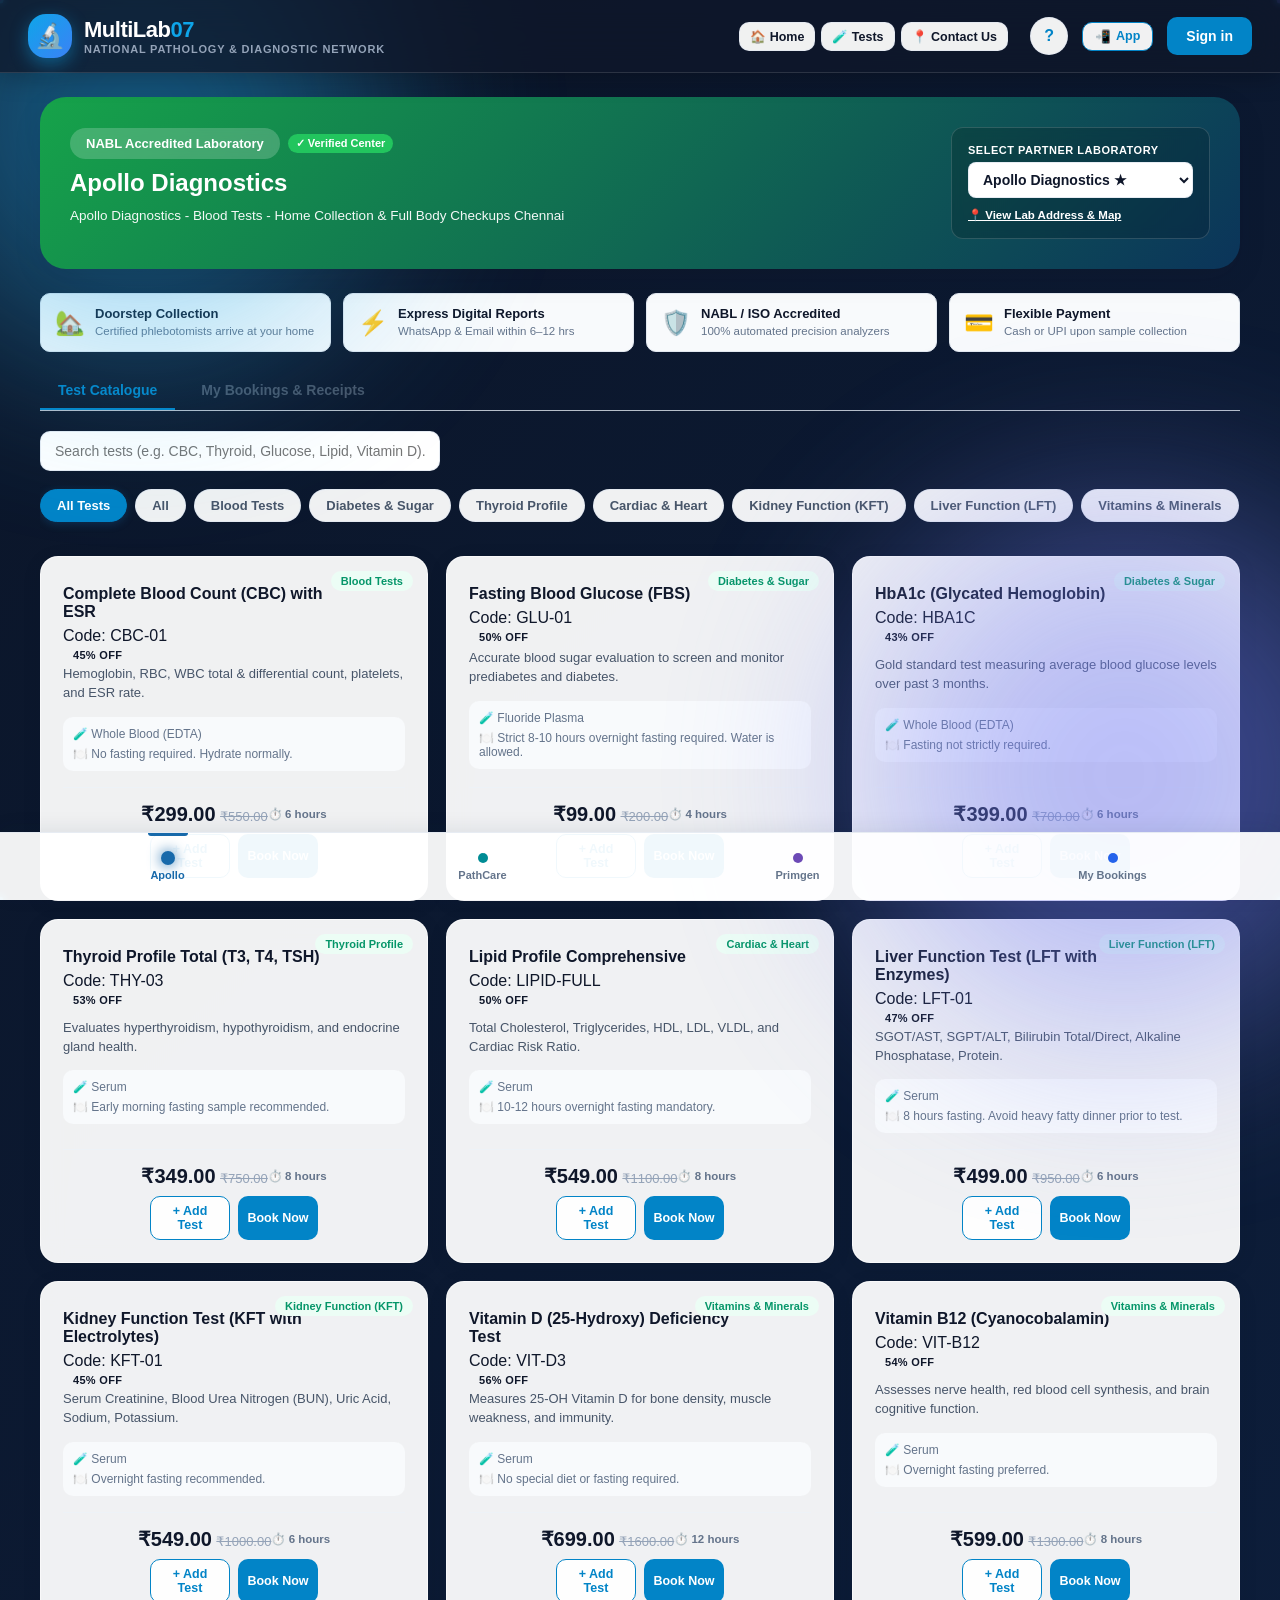
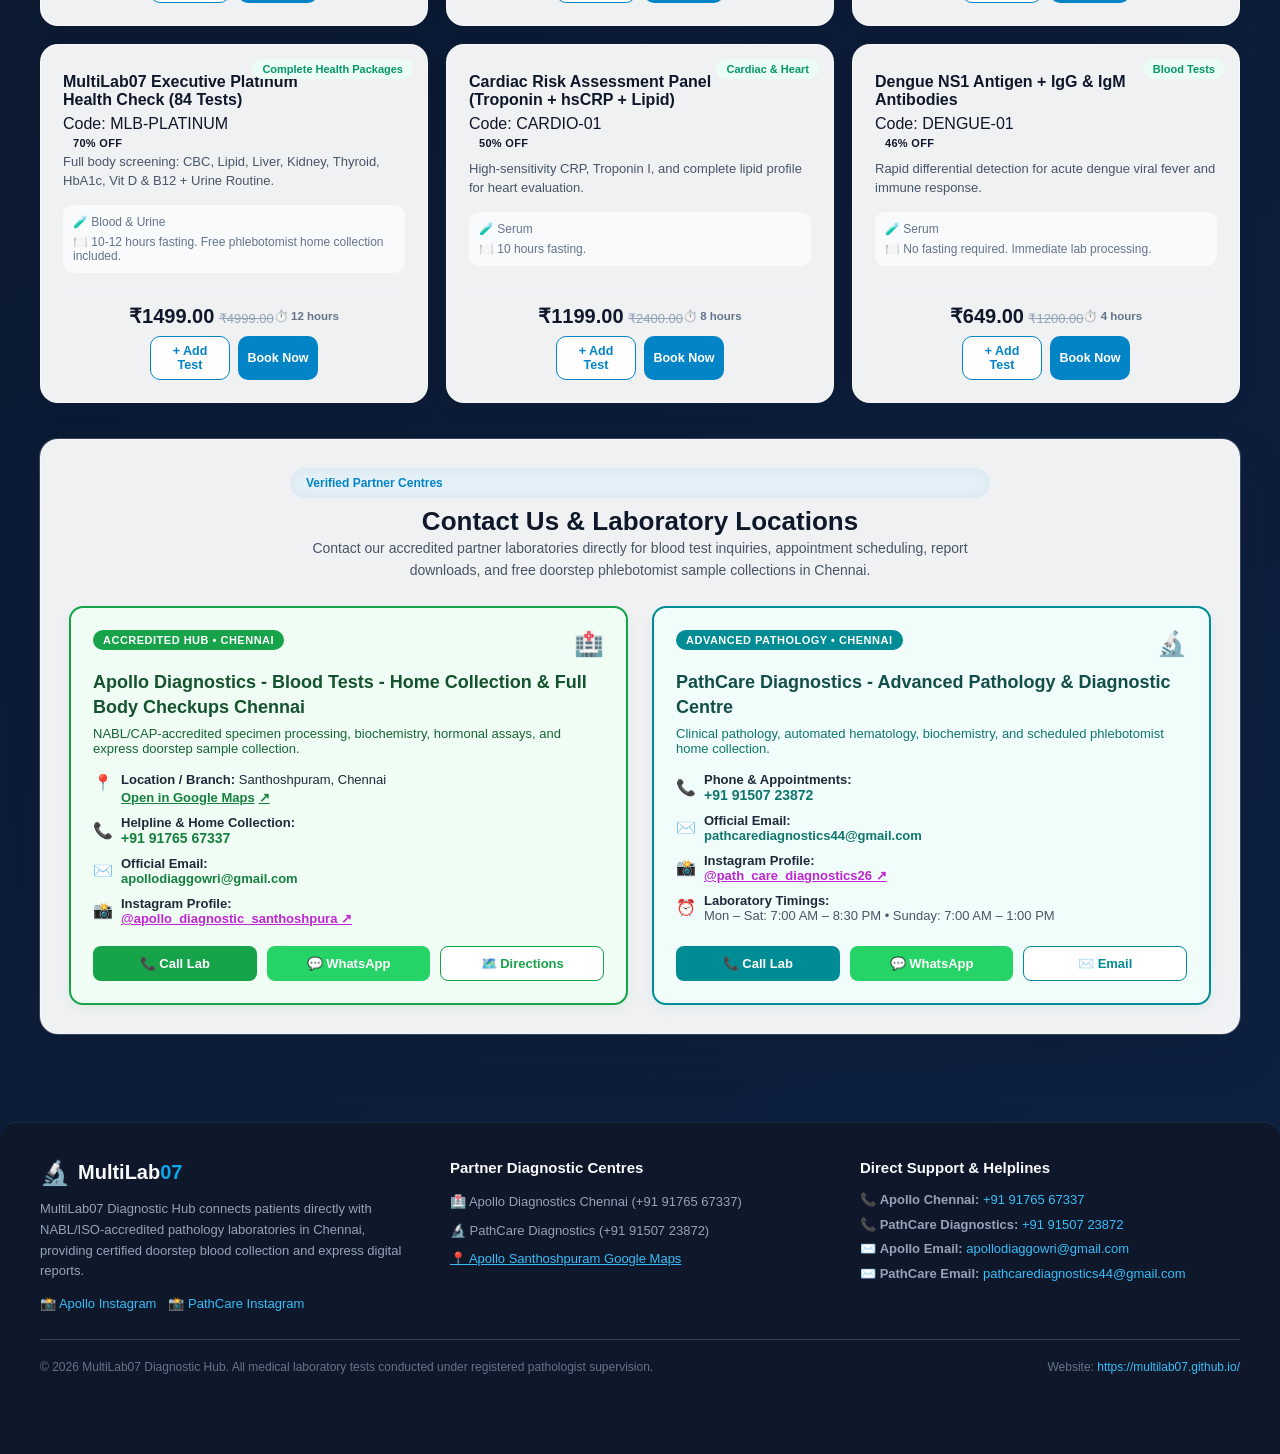
==== index.html @ 07d48755 "Enhance portal with 2-box customer login, staff logins, lab test focus, and multi-test booking" ====
<!DOCTYPE html>
<html lang="en">
<head>
  <meta charset="UTF-8" />
  <meta name="viewport" content="width=device-width, initial-scale=1.0" />
  <title>MultiLab07 — Verified Pathology & Diagnostic Network | Home Blood Collection</title>
  <meta name="description" content="MultiLab07 is India's leading digital diagnostic platform. Book verified blood tests, full body health packages, and home sample collection across accredited labs." />
  <meta name="keywords" content="multilab07, multilab, multi lab 07, multilab07.com, blood test online, pathology lab, diagnostic center, home collection, CBC test, thyroid test" />
  <meta name="author" content="MultiLab07" />
  <meta name="robots" content="index, follow, max-image-preview:large, max-snippet:-1" />
  <link rel="canonical" href="https://multilab07.github.io/" />

  <!-- PWA & Mobile App Support -->
  <link rel="manifest" href="manifest.json" />
  <meta name="theme-color" content="#0284c7" />
  <meta name="mobile-web-app-capable" content="yes" />
  <meta name="apple-mobile-web-app-capable" content="yes" />
  <meta name="apple-mobile-web-app-status-bar-style" content="black-translucent" />
  <meta name="apple-mobile-web-app-title" content="MultiLab07" />
  <link rel="apple-touch-icon" href="icons/icon-192.png" />
  <link rel="icon" type="image/png" href="icons/favicon.png" />

  <!-- OpenGraph / Social Search Tags -->
  <meta property="og:type" content="website" />
  <meta property="og:title" content="MultiLab07 — Verified Diagnostic & Home Collection Platform" />
  <meta property="og:description" content="Book affordable pathology and blood tests online with certified home sample collection." />
  <meta property="og:url" content="https://multilab07.github.io/" />
  <meta property="og:site_name" content="MultiLab07" />
  <meta property="og:image" content="https://multilab07.github.io/icons/icon-512.png" />

  <!-- Structured Google Knowledge Graph Schema -->
  <script type="application/ld+json">
  {
    "@context": "https://schema.org",
    "@type": "DiagnosticLab",
    "name": "MultiLab07",
    "alternateName": ["multilab07", "MultiLab 07", "MultiLab", "multilab07.com"],
    "url": "https://multilab07.github.io/",
    "description": "MultiLab07 verified multi-company diagnostic and home blood collection network.",
    "telephone": "+91-98401-23456",
    "priceRange": "₹₹",
    "address": {
      "@type": "PostalAddress",
      "addressCountry": "IN"
    }
  }
  </script>

  <link rel="stylesheet" href="styles.css" />
  <!-- Leaflet CSS for live collector GPS mapping -->
  <link rel="stylesheet" href="https://unpkg.com/leaflet@1.9.4/dist/leaflet.css" crossorigin="" />
</head>
<body>
  <!-- High-Tech Interactive Live Molecular Background -->
  <canvas id="particleCanvas"></canvas>

  <!-- TOP NAVIGATION BAR -->
  <header class="navbar">
    <div class="brand-wrap" onclick="App.navigateHome()">
      <div class="brand-icon">🔬</div>
      <div class="brand-text">
        <h1>MultiLab<span style="color:#0ea5e9;">07</span></h1>
        <p>National Pathology & Diagnostic Network</p>
      </div>
    </div>

    <div class="nav-actions">
      <!-- Quick navigation links for normal website -->
      <nav class="nav-menu" style="display:flex; align-items:center; gap:6px; margin-right:8px;">
        <button class="btn btn-outline" style="padding:6px 10px; font-size:12.5px; font-weight:700;" onclick="App.navigateHome()">🏠 Home</button>
        <button class="btn btn-outline" style="padding:6px 10px; font-size:12.5px; font-weight:700;" onclick="App.scrollToTests()">🧪 Tests</button>
        <button class="btn btn-outline" style="padding:6px 10px; font-size:12.5px; font-weight:700;" onclick="App.scrollToContact()">📍 Contact Us</button>
      </nav>

      <!-- Role indicator -->
      <div id="roleBadge" class="role-badge" style="display:none;">
        <span id="roleBadgeDot">●</span>
        <span id="roleBadgeText">Customer</span>
      </div>

      <!-- Current user name -->
      <span id="navUserName" style="font-size:13px; font-weight:700; color:var(--text-main); display:none;"></span>

      <!-- Help icon button at top-right of each role-specific dashboard -->
      <button id="helpBtn" class="help-btn" title="Dashboard Instructions & Help" onclick="App.openHelpModal()">?</button>

      <!-- App Install / Download button -->
      <button id="installAppNavBtn" class="btn btn-outline" style="padding:6px 12px; font-size:12.5px; font-weight:700; border-color:var(--primary); color:var(--primary); display:inline-flex; align-items:center; gap:5px;" onclick="App.showInstallAppModal()">
        <span>📲</span> <span>App</span>
      </button>

      <!-- Auth actions -->
      <button id="signInNavBtn" class="btn btn-primary" onclick="App.showAuthModal()">Sign in</button>
      <button id="signOutNavBtn" class="btn btn-outline" style="display:none;" onclick="App.logout()">Sign out</button>
    </div>
  </header>

  <!-- MAIN APP CONTAINER -->
  <main class="container">

    <!-- 2. CUSTOMER VIEW -->
    <div id="customerSection" style="display:none;">
      <!-- Hero Banner for Selected Laboratory -->
      <div class="hero-card" id="heroCard" style="position:relative; overflow:hidden;">
        <div class="hero-info" style="flex:1; min-width:280px;">
          <div style="display:flex; align-items:center; gap:8px; flex-wrap:wrap; margin-bottom:8px;">
            <span class="company-switch-badge" id="heroBadge" style="background:rgba(255,255,255,0.2); backdrop-filter:blur(4px); font-weight:700;">NABL Accredited Laboratory</span>
            <span id="heroVerifiedPill" style="background:#22c55e; color:#fff; font-size:11px; font-weight:800; padding:3px 8px; border-radius:12px;">✓ Verified Center</span>
          </div>
          <h2 id="heroTitle" style="margin:4px 0 8px; font-size:24px; font-weight:800; line-height:1.3;">Apollo Diagnostics</h2>
          <p id="heroSubtitle" style="font-size:13.5px; opacity:0.95; line-height:1.5; margin-bottom:12px;">
            Apollo Diagnostics - Blood Tests - Home Collection & Full Body Checkups Chennai
          </p>

          <!-- Direct Quick Contact Badges inside Hero Banner -->
          <div id="heroContactChips" style="display:flex; flex-wrap:wrap; gap:8px; font-size:12px;">
            <!-- Populated dynamically via App.loadTestsForCurrentCompany -->
          </div>
        </div>

        <div style="min-width:220px; background:rgba(0,0,0,0.18); padding:16px; border-radius:12px; backdrop-filter:blur(6px); border:1px solid rgba(255,255,255,0.15);">
          <label style="display:block; font-size:11px; font-weight:800; text-transform:uppercase; letter-spacing:0.5px; margin-bottom:6px; color:#fff;">Select Partner Laboratory</label>
          <select id="companySelectorDropdown" class="form-control" style="font-weight:700; width:100%; background:#fff; color:#0f172a; border-radius:8px; padding:8px 10px;" onchange="App.handleDropdownCompanyChange(this.value)">
            <!-- Populated dynamically -->
          </select>
          <div style="margin-top:10px; display:flex; gap:8px;">
            <a href="javascript:void(0)" onclick="App.scrollToContact()" style="color:#fff; font-size:11.5px; text-decoration:underline; font-weight:600;">📍 View Lab Address & Map</a>
          </div>
        </div>
      </div>

      <!-- Trust Pillars Bar -->
      <div style="display:grid; grid-template-columns:repeat(auto-fit, minmax(210px, 1fr)); gap:12px; margin-bottom:20px;">
        <div style="background:#f8fafc; border:1px solid #e2e8f0; border-radius:10px; padding:12px 14px; display:flex; align-items:center; gap:10px;">
          <span style="font-size:24px;">🏡</span>
          <div>
            <strong style="font-size:13px; color:#0f172a; display:block;">Doorstep Collection</strong>
            <span style="font-size:11.5px; color:#64748b;">Certified phlebotomists arrive at your home</span>
          </div>
        </div>
        <div style="background:#f8fafc; border:1px solid #e2e8f0; border-radius:10px; padding:12px 14px; display:flex; align-items:center; gap:10px;">
          <span style="font-size:24px;">⚡</span>
          <div>
            <strong style="font-size:13px; color:#0f172a; display:block;">Express Digital Reports</strong>
            <span style="font-size:11.5px; color:#64748b;">WhatsApp & Email within 6–12 hrs</span>
          </div>
        </div>
        <div style="background:#f8fafc; border:1px solid #e2e8f0; border-radius:10px; padding:12px 14px; display:flex; align-items:center; gap:10px;">
          <span style="font-size:24px;">🛡️</span>
          <div>
            <strong style="font-size:13px; color:#0f172a; display:block;">NABL / ISO Accredited</strong>
            <span style="font-size:11.5px; color:#64748b;">100% automated precision analyzers</span>
          </div>
        </div>
        <div style="background:#f8fafc; border:1px solid #e2e8f0; border-radius:10px; padding:12px 14px; display:flex; align-items:center; gap:10px;">
          <span style="font-size:24px;">💳</span>
          <div>
            <strong style="font-size:13px; color:#0f172a; display:block;">Flexible Payment</strong>
            <span style="font-size:11.5px; color:#64748b;">Cash or UPI upon sample collection</span>
          </div>
        </div>
      </div>

      <!-- Customer Subtabs: Test Catalogue vs My Bookings -->
      <div class="tabs-header">
        <button class="tab-btn active" id="subtabCatalogue" onclick="App.showCustomerSubtab('catalogue')">Test Catalogue</button>
        <button class="tab-btn" id="subtabMyBookings" onclick="App.showCustomerSubtab('myBookings')">My Bookings & Receipts</button>
      </div>

      <!-- Catalogue Subtab -->
      <div id="customerCatalogueView">
        <!-- Multi-Test Selection Bar (Visible when 1 or more tests are selected) -->
        <div id="multiTestBar" style="background:#ecfdf5; border:2px solid #10b981; border-radius:12px; padding:12px 18px; margin-bottom:18px; display:none; justify-content:space-between; align-items:center; flex-wrap:wrap; gap:12px; box-shadow:0 4px 12px rgba(16,185,129,0.12);">
          <div style="display:flex; align-items:center; gap:12px;">
            <div style="background:#10b981; color:#fff; width:34px; height:34px; border-radius:50%; display:flex; align-items:center; justify-content:center; font-weight:800; font-size:15px;" id="selectedTestsCount">0</div>
            <div>
              <strong style="color:#065f46; font-size:14px;">Selected Blood Tests (<span id="selectedTestsCountText">0</span>)</strong>
              <div id="selectedTestsSummary" style="font-size:12px; color:#047857;">Click "+ Add Test" on test cards to select multiple tests</div>
            </div>
          </div>
          <div style="display:flex; align-items:center; gap:10px;">
            <span style="font-size:18px; font-weight:800; color:#065f46;" id="selectedTestsTotal">₹0.00</span>
            <button type="button" class="btn btn-outline" style="border-color:#10b981; color:#065f46; background:#fff; padding:6px 12px; font-size:12px; font-weight:700;" onclick="App.clearSelectedTests()">Clear</button>
            <button type="button" class="btn btn-primary" style="background:#10b981; border-color:#10b981; padding:8px 18px; font-size:13px; font-weight:800;" onclick="App.openMultiBookingModal()">📅 Book Selected Tests</button>
          </div>
        </div>

        <!-- Search and Categories -->
        <div style="display:flex; gap:12px; margin-bottom:14px; flex-wrap:wrap;">
          <input type="text" id="testSearchInput" class="form-control" placeholder="Search tests (e.g. CBC, Thyroid, Glucose, Lipid, Vitamin D)..." style="max-width:400px;" oninput="App.handleTestSearch(this.value)" />
        </div>

        <!-- Category pills (All 11 required categories) -->
        <div class="categories-bar" id="categoriesBar">
          <button class="cat-pill active" onclick="App.filterCategory('All')">All Tests</button>
          <!-- Populated from /api/categories -->
        </div>

        <!-- Tests Grid -->
        <div class="tests-grid" id="testsGrid">
          <!-- Rendered dynamically -->
        </div>
      </div>

      <!-- My Bookings Subtab -->
      <div id="customerBookingsView" class="panel" style="display:none;">
        <div class="panel-header">
          <div>
            <h2 class="panel-title">My Diagnostic Bookings & Invoices</h2>
            <p class="panel-subtitle">Review booking statuses, verify payment references, and download official tax receipts.</p>
          </div>
          <button class="btn btn-outline" onclick="App.loadCustomerBookings()">Refresh</button>
        </div>
        <div class="table-wrap">
          <table>
            <thead>
              <tr>
                <th>Booking Ref</th>
                <th>Diagnostic Lab</th>
                <th>Test Name</th>
                <th>Appointment Slot</th>
                <th>Amount</th>
                <th>Payment Status</th>
                <th>Collection Status</th>
                <th>Official Receipt</th>
              </tr>
            </thead>
            <tbody id="customerBookingsTbody">
              <!-- Rendered dynamically -->
            </tbody>
          </table>
        </div>
      </div>
    </div>

    <!-- 3. ADMIN DASHBOARD -->
    <div id="adminSection" style="display:none;">
      <!-- Stats Summary -->
      <div class="stats-grid">
        <div class="stat-card">
          <span class="stat-label">Total Bookings</span>
          <span class="stat-value" id="adminStatBookings">0</span>
        </div>
        <div class="stat-card">
          <span class="stat-label">Pending Payments</span>
          <span class="stat-value" id="adminStatPendingPay">0</span>
        </div>
        <div class="stat-card">
          <span class="stat-label">Active Trips</span>
          <span class="stat-value" id="adminStatTrips">0</span>
        </div>
        <div class="stat-card">
          <span class="stat-label">Active Phlebotomists</span>
          <span class="stat-value" id="adminStatCollectors">0</span>
        </div>
      </div>

      <!-- Admin Tabs -->
      <div class="tabs-header">
        <button class="tab-btn active" onclick="App.showAdminTab('assignments')">Bookings & Assignments</button>
        <button class="tab-btn" onclick="App.showAdminTab('payments')">UPI Payment Verification</button>
        <button class="tab-btn" onclick="App.showAdminTab('companies')">Company Catalogue</button>
        <button class="tab-btn" onclick="App.showAdminTab('tests')">Test Master & Pricing</button>
        <button class="tab-btn" onclick="App.showAdminTab('staff')">Collecting Boys & Admins</button>
        <button class="tab-btn" onclick="App.showAdminTab('tracking')">Live Transit Map</button>
      </div>

      <!-- Admin Tab 1: Bookings & Collector Assignments -->
      <div id="adminAssignmentsView" class="panel">
        <div class="panel-header">
          <div>
            <h2 class="panel-title">Diagnostic Test Bookings</h2>
            <p class="panel-subtitle">Assign phlebotomists and manage home collection appointments.</p>
          </div>
          <button class="btn btn-outline" onclick="App.loadAdminAssignments()">Refresh</button>
        </div>
        <div class="table-wrap">
          <table>
            <thead>
              <tr>
                <th>Ref ID</th>
                <th>Patient Details</th>
                <th>Test & Company</th>
                <th>Address & Slot</th>
                <th>Payment</th>
                <th>Collection Status</th>
                <th>Assign Collector</th>
              </tr>
            </thead>
            <tbody id="adminAssignmentsTbody"></tbody>
          </table>
        </div>
      </div>

      <!-- Admin Tab 2: Payment Verification -->
      <div id="adminPaymentsView" class="panel" style="display:none;">
        <div class="panel-header">
          <div>
            <h2 class="panel-title">Payment Verification & Reconciliation</h2>
            <p class="panel-subtitle">Verify UPI transfers (check UTR + uploaded receipt) and confirm Cash on Arrival collections. Receipts are released ONLY after approval.</p>
          </div>
          <button class="btn btn-outline" onclick="App.loadAdminPayments()">Refresh</button>
        </div>
        <div class="table-wrap">
          <table>
            <thead>
              <tr>
                <th>Booking Ref</th>
                <th>Patient</th>
                <th>Amount</th>
                <th>Method</th>
                <th>UTR / Transfer ID</th>
                <th>Receipt</th>
                <th>Status</th>
                <th>Actions</th>
              </tr>
            </thead>
            <tbody id="adminPaymentsTbody"></tbody>
          </table>
        </div>
      </div>

      <!-- Admin Tab 3: Company Catalogue Management -->
      <div id="adminCompaniesView" class="panel" style="display:none;">
        <div class="panel-header">
          <div>
            <h2 class="panel-title">Diagnostic Companies & Branding</h2>
            <p class="panel-subtitle">Add laboratories, upload authorised logos, edit colors, and configure UPI IDs without source code changes.</p>
          </div>
          <button class="btn btn-primary" onclick="App.openAddCompanyModal()">+ Add New Company</button>
        </div>
        <div class="table-wrap">
          <table>
            <thead>
              <tr>
                <th>Company Name</th>
                <th>Brand Colour</th>
                <th>Logo / Preview</th>
                <th>Contact Phone & Email</th>
                <th>Configured UPI ID</th>
                <th>Status</th>
                <th>Actions</th>
              </tr>
            </thead>
            <tbody id="adminCompaniesTbody"></tbody>
          </table>
        </div>
      </div>

      <!-- Admin Tab 4: Master Test Catalogue & Company Pricing -->
      <div id="adminTestsView" class="panel" style="display:none;">
        <div class="panel-header">
          <div>
            <h2 class="panel-title">Master Test Catalogue & Independent Pricing</h2>
            <p class="panel-subtitle">Configure independent company prices, discounts, sample types, and preparation instructions.</p>
          </div>
          <button class="btn btn-primary" onclick="App.openAddTestModal()">+ Add New Test</button>
        </div>
        <div style="display:flex; gap:14px; margin-bottom:16px; align-items:center;">
          <label class="form-label" style="margin:0;">Select Laboratory to Configure Pricing:</label>
          <select id="adminPricingCompanySelect" class="form-control" style="max-width:280px;" onchange="App.loadAdminPricing(this.value)">
            <!-- Populated dynamically -->
          </select>
        </div>
        <div class="table-wrap">
          <table>
            <thead>
              <tr>
                <th>Code</th>
                <th>Test Name</th>
                <th>Category</th>
                <th>Company Price</th>
                <th>Discount %</th>
                <th>Sample Type</th>
                <th>Availability</th>
                <th>Actions</th>
              </tr>
            </thead>
            <tbody id="adminPricingTbody"></tbody>
          </table>
        </div>
      </div>

      <!-- Admin Tab 5: Collector Boys & Staff -->
      <div id="adminStaffView" class="panel" style="display:none;">
        <div class="panel-header">
          <div>
            <h2 class="panel-title">Blood Collecting Boys & Admin Accounts</h2>
            <p class="panel-subtitle">Create unique collector logins with temporary passwords. Public registration never creates staff.</p>
          </div>
          <div style="display:flex; gap:8px;">
            <button class="btn btn-primary" onclick="App.openAddCollectorModal()">+ Add Collecting Boy</button>
            <button class="btn btn-secondary" onclick="App.openAddAdminModal()">+ Add Admin</button>
          </div>
        </div>
        <div class="table-wrap">
          <table>
            <thead>
              <tr>
                <th>Display Name</th>
                <th>Username</th>
                <th>Phone</th>
                <th>Role</th>
                <th>Status</th>
                <th>Actions</th>
              </tr>
            </thead>
            <tbody id="adminStaffTbody"></tbody>
          </table>
        </div>
      </div>

      <!-- Admin Tab 6: Live Transit Tracking Map -->
      <div id="adminTrackingView" class="panel" style="display:none;">
        <div class="panel-header">
          <div>
            <h2 class="panel-title">Live Active-Trip Collector Map</h2>
            <p class="panel-subtitle">GPS coordinates are streamed strictly while phlebotomists are on active transit ("On the Way" or "Arrived").</p>
          </div>
          <span id="mapStatusBadge" class="badge badge-pending">Polling Active Trips (10s)</span>
        </div>
        <div id="adminMap"></div>
      </div>
    </div>

    <!-- 4. COLLECTOR BOY PORTAL -->
    <div id="collectorSection" class="panel" style="display:none;">
      <div class="panel-header">
        <div>
          <h2 class="panel-title">Collector Boy Portal — Assigned Home Collections</h2>
          <p class="panel-subtitle">Review home collection orders, patient contact, required blood tubes, and update trip transit status.</p>
        </div>
        <button class="btn btn-outline" onclick="App.loadCollectorAssignments()">Refresh List</button>
      </div>

      <div id="collectorGpsBanner" style="display:none; background:#ecfdf5; border:1px solid #a7f3d0; padding:12px 18px; border-radius:var(--radius-sm); margin-bottom:16px; font-size:13px; color:#065f46;">
        📍 <b>Authorized Live GPS Tracking Active:</b> Your coordinates are currently being transmitted to the laboratory operations center. Tracking will cease immediately when sample collection is complete.
      </div>

      <div id="collectorTasksContainer">
        <!-- Rendered dynamically -->
      </div>
    </div>

  
      <!-- CONTACT US & DIAGNOSTIC CENTRES SECTION -->
      <section id="contactSection" class="panel" style="margin-top:36px; padding:28px;">
        <div style="text-align:center; max-width:700px; margin:0 auto 24px;">
          <span class="company-switch-badge" style="background:rgba(2,132,199,0.1); color:var(--primary); font-size:12px;">Verified Partner Centres</span>
          <h2 style="font-size:26px; font-weight:800; margin-top:8px; color:var(--text-main);">Contact Us & Laboratory Locations</h2>
          <p style="font-size:14px; color:var(--text-muted); line-height:1.6;">
            Contact our accredited partner laboratories directly for blood test inquiries, appointment scheduling, report downloads, and free doorstep phlebotomist sample collections in Chennai.
          </p>
        </div>

        <div style="display:grid; grid-template-columns:repeat(auto-fit, minmax(320px, 1fr)); gap:24px;">
          <!-- 1. APOLLO DIAGNOSTICS CHENNAI -->
          <div class="card" style="border:2px solid #16a34a; background:#f0fdf4; border-radius:14px; padding:22px; position:relative; display:flex; flex-direction:column; justify-content:space-between; box-shadow:0 4px 12px rgba(22,163,74,0.08);">
            <div>
              <div style="display:flex; justify-content:space-between; align-items:flex-start; margin-bottom:12px;">
                <span style="background:#16a34a; color:#fff; font-size:11px; font-weight:700; padding:4px 10px; border-radius:20px; text-transform:uppercase; letter-spacing:0.5px;">Accredited Hub • Chennai</span>
                <span style="font-size:24px;">🏥</span>
              </div>
              <h3 style="font-size:18px; font-weight:800; color:#14532d; margin-bottom:6px; line-height:1.4;">
                Apollo Diagnostics - Blood Tests - Home Collection & Full Body Checkups Chennai
              </h3>
              <p style="font-size:13px; color:#166534; margin-bottom:16px;">
                NABL/CAP-accredited specimen processing, biochemistry, hormonal assays, and express doorstep sample collection.
              </p>

              <div style="display:flex; flex-direction:column; gap:10px; font-size:13px; color:#1e293b;">
                <!-- Location / Maps -->
                <div style="display:flex; align-items:flex-start; gap:8px;">
                  <span style="font-size:16px; margin-top:1px;">📍</span>
                  <div>
                    <strong>Location / Branch:</strong> Santhoshpuram, Chennai<br/>
                    <a href="https://share.google/0cAngOv1ttXVozu1D" target="_blank" rel="noopener noreferrer" style="color:#15803d; font-weight:700; text-decoration:underline; display:inline-flex; align-items:center; gap:4px; margin-top:3px;">
                      <span>Open in Google Maps</span> ↗
                    </a>
                  </div>
                </div>

                <!-- Phone -->
                <div style="display:flex; align-items:center; gap:8px;">
                  <span style="font-size:16px;">📞</span>
                  <div>
                    <strong>Helpline & Home Collection:</strong><br/>
                    <a href="tel:+919176567337" style="color:#15803d; font-weight:700; text-decoration:none; font-size:14px;">
                      +91 91765 67337
                    </a>
                  </div>
                </div>

                <!-- Email -->
                <div style="display:flex; align-items:center; gap:8px;">
                  <span style="font-size:16px;">✉️</span>
                  <div>
                    <strong>Official Email:</strong><br/>
                    <a href="mailto:apollodiaggowri@gmail.com" style="color:#15803d; font-weight:600; text-decoration:none;">
                      apollodiaggowri@gmail.com
                    </a>
                  </div>
                </div>

                <!-- Instagram -->
                <div style="display:flex; align-items:center; gap:8px;">
                  <span style="font-size:16px;">📸</span>
                  <div>
                    <strong>Instagram Profile:</strong><br/>
                    <a href="https://www.instagram.com/apollo_diagnostic_santhoshpura?dlrf=MW04M3F4MnNzenM4Yg==" target="_blank" rel="noopener noreferrer" style="color:#c026d3; font-weight:700; text-decoration:underline;">
                      @apollo_diagnostic_santhoshpura ↗
                    </a>
                  </div>
                </div>
              </div>
            </div>

            <div style="margin-top:20px; display:flex; gap:10px; flex-wrap:wrap;">
              <a href="tel:+919176567337" class="btn" style="flex:1; background:#16a34a; color:#fff; text-align:center; text-decoration:none; font-size:13px; font-weight:700; padding:9px 12px; border-radius:8px;">
                📞 Call Lab
              </a>
              <a href="https://wa.me/919176567337?text=Hi%20Apollo%20Diagnostics,%20I%20would%20like%20to%20book%20a%20blood%20test%20in%20Chennai." target="_blank" rel="noopener noreferrer" class="btn" style="flex:1; background:#25D366; color:#fff; text-align:center; text-decoration:none; font-size:13px; font-weight:700; padding:9px 12px; border-radius:8px;">
                💬 WhatsApp
              </a>
              <a href="https://share.google/0cAngOv1ttXVozu1D" target="_blank" rel="noopener noreferrer" class="btn btn-outline" style="flex:1; border-color:#16a34a; color:#16a34a; background:#fff; text-align:center; text-decoration:none; font-size:13px; font-weight:700; padding:9px 12px; border-radius:8px;">
                🗺️ Directions
              </a>
            </div>
          </div>

          <!-- 2. PATHCARE DIAGNOSTICS -->
          <div class="card" style="border:2px solid #008c95; background:#f0fdfa; border-radius:14px; padding:22px; position:relative; display:flex; flex-direction:column; justify-content:space-between; box-shadow:0 4px 12px rgba(0,140,149,0.08);">
            <div>
              <div style="display:flex; justify-content:space-between; align-items:flex-start; margin-bottom:12px;">
                <span style="background:#008c95; color:#fff; font-size:11px; font-weight:700; padding:4px 10px; border-radius:20px; text-transform:uppercase; letter-spacing:0.5px;">Advanced Pathology • Chennai</span>
                <span style="font-size:24px;">🔬</span>
              </div>
              <h3 style="font-size:18px; font-weight:800; color:#134e4a; margin-bottom:6px; line-height:1.4;">
                PathCare Diagnostics - Advanced Pathology & Diagnostic Centre
              </h3>
              <p style="font-size:13px; color:#0f766e; margin-bottom:16px;">
                Clinical pathology, automated hematology, biochemistry, and scheduled phlebotomist home collection.
              </p>

              <div style="display:flex; flex-direction:column; gap:10px; font-size:13px; color:#1e293b;">
                <!-- Phone -->
                <div style="display:flex; align-items:center; gap:8px;">
                  <span style="font-size:16px;">📞</span>
                  <div>
                    <strong>Phone & Appointments:</strong><br/>
                    <a href="tel:+919150723872" style="color:#0f766e; font-weight:700; text-decoration:none; font-size:14px;">
                      +91 91507 23872
                    </a>
                  </div>
                </div>

                <!-- Email -->
                <div style="display:flex; align-items:center; gap:8px;">
                  <span style="font-size:16px;">✉️</span>
                  <div>
                    <strong>Official Email:</strong><br/>
                    <a href="mailto:pathcarediagnostics44@gmail.com" style="color:#0f766e; font-weight:600; text-decoration:none;">
                      pathcarediagnostics44@gmail.com
                    </a>
                  </div>
                </div>

                <!-- Instagram -->
                <div style="display:flex; align-items:center; gap:8px;">
                  <span style="font-size:16px;">📸</span>
                  <div>
                    <strong>Instagram Profile:</strong><br/>
                    <a href="https://www.instagram.com/path_care_diagnostics26?psln=cWV5cDV5MjZwZTd2" target="_blank" rel="noopener noreferrer" style="color:#c026d3; font-weight:700; text-decoration:underline;">
                      @path_care_diagnostics26 ↗
                    </a>
                  </div>
                </div>

                <!-- Timings -->
                <div style="display:flex; align-items:center; gap:8px;">
                  <span style="font-size:16px;">⏰</span>
                  <div>
                    <strong>Laboratory Timings:</strong><br/>
                    <span style="color:#475569;">Mon – Sat: 7:00 AM – 8:30 PM • Sunday: 7:00 AM – 1:00 PM</span>
                  </div>
                </div>
              </div>
            </div>

            <div style="margin-top:20px; display:flex; gap:10px; flex-wrap:wrap;">
              <a href="tel:+919150723872" class="btn" style="flex:1; background:#008c95; color:#fff; text-align:center; text-decoration:none; font-size:13px; font-weight:700; padding:9px 12px; border-radius:8px;">
                📞 Call Lab
              </a>
              <a href="https://wa.me/919150723872?text=Hi%20PathCare%20Diagnostics,%20I%20would%20like%20to%20inquire%20about%20blood%20tests." target="_blank" rel="noopener noreferrer" class="btn" style="flex:1; background:#25D366; color:#fff; text-align:center; text-decoration:none; font-size:13px; font-weight:700; padding:9px 12px; border-radius:8px;">
                💬 WhatsApp
              </a>
              <a href="mailto:pathcarediagnostics44@gmail.com" class="btn btn-outline" style="flex:1; border-color:#008c95; color:#008c95; background:#fff; text-align:center; text-decoration:none; font-size:13px; font-weight:700; padding:9px 12px; border-radius:8px;">
                ✉️ Email
              </a>
            </div>
          </div>
        </div>
      </section>

  </main>

  
  <!-- COMPREHENSIVE MEDICAL PORTAL FOOTER -->
  <footer style="margin-top:40px; padding:36px 20px 80px; background:#0f172a; color:#94a3b8; border-top:1px solid #1e293b; border-radius:16px 16px 0 0;">
    <div style="max-width:1200px; margin:0 auto; display:grid; grid-template-columns:repeat(auto-fit, minmax(260px, 1fr)); gap:30px;">
      <div>
        <div style="display:flex; align-items:center; gap:8px; margin-bottom:12px;">
          <span style="font-size:24px;">🔬</span>
          <strong style="font-size:20px; color:#f8fafc;">MultiLab<span style="color:#0ea5e9;">07</span></strong>
        </div>
        <p style="font-size:13px; line-height:1.6; color:#94a3b8;">
          MultiLab07 Diagnostic Hub connects patients directly with NABL/ISO-accredited pathology laboratories in Chennai, providing certified doorstep blood collection and express digital reports.
        </p>
        <div style="margin-top:14px; display:flex; gap:12px; flex-wrap:wrap;">
          <a href="https://www.instagram.com/apollo_diagnostic_santhoshpura?dlrf=MW04M3F4MnNzenM4Yg==" target="_blank" rel="noopener noreferrer" style="color:#38bdf8; font-size:13px; text-decoration:none; display:inline-flex; align-items:center; gap:4px;">📸 Apollo Instagram</a>
          <a href="https://www.instagram.com/path_care_diagnostics26?psln=cWV5cDV5MjZwZTd2" target="_blank" rel="noopener noreferrer" style="color:#38bdf8; font-size:13px; text-decoration:none; display:inline-flex; align-items:center; gap:4px;">📸 PathCare Instagram</a>
        </div>
      </div>

      <div>
        <strong style="color:#f8fafc; font-size:15px; display:block; margin-bottom:12px;">Partner Diagnostic Centres</strong>
        <ul style="list-style:none; padding:0; margin:0; font-size:13px; line-height:2.2;">
          <li><a href="javascript:void(0)" onclick="App.switchCompanyTab(1)" style="color:#94a3b8; text-decoration:none;">🏥 Apollo Diagnostics Chennai (+91 91765 67337)</a></li>
          <li><a href="javascript:void(0)" onclick="App.switchCompanyTab(2)" style="color:#94a3b8; text-decoration:none;">🔬 PathCare Diagnostics (+91 91507 23872)</a></li>
          <li><a href="https://share.google/0cAngOv1ttXVozu1D" target="_blank" rel="noopener noreferrer" style="color:#38bdf8; text-decoration:underline;">📍 Apollo Santhoshpuram Google Maps</a></li>
        </ul>
      </div>

      <div>
        <strong style="color:#f8fafc; font-size:15px; display:block; margin-bottom:12px;">Direct Support & Helplines</strong>
        <div style="font-size:13px; line-height:1.9;">
          <div>📞 <b>Apollo Chennai:</b> <a href="tel:+919176567337" style="color:#38bdf8; text-decoration:none;">+91 91765 67337</a></div>
          <div>📞 <b>PathCare Diagnostics:</b> <a href="tel:+919150723872" style="color:#38bdf8; text-decoration:none;">+91 91507 23872</a></div>
          <div>✉️ <b>Apollo Email:</b> <a href="mailto:apollodiaggowri@gmail.com" style="color:#38bdf8; text-decoration:none;">apollodiaggowri@gmail.com</a></div>
          <div>✉️ <b>PathCare Email:</b> <a href="mailto:pathcarediagnostics44@gmail.com" style="color:#38bdf8; text-decoration:none;">pathcarediagnostics44@gmail.com</a></div>
        </div>
      </div>
    </div>

    <div style="max-width:1200px; margin:28px auto 0; padding-top:20px; border-top:1px solid #334155; display:flex; justify-content:space-between; align-items:center; flex-wrap:wrap; gap:12px; font-size:12px; color:#64748b;">
      <div>© 2026 MultiLab07 Diagnostic Hub. All medical laboratory tests conducted under registered pathologist supervision.</div>
      <div>Website: <a href="https://multilab07.github.io/" style="color:#38bdf8; text-decoration:none;">https://multilab07.github.io/</a></div>
    </div>
  </footer>

  <!-- SOCIAL-MEDIA STYLE BOTTOM NAVIGATION BAR (Customer view) -->
  <nav class="bottom-nav" id="customerBottomNav" style="display:none;">
    <button class="bottom-tab active" id="tabApollo" onclick="App.switchCompanyTab(1)" style="--active-color:#1769AA;">
      <div class="tab-dot" style="background:#1769AA;"></div>
      <span>Apollo</span>
    </button>
    <button class="bottom-tab" id="tabPathCare" onclick="App.switchCompanyTab(2)" style="--active-color:#008C95;">
      <div class="tab-dot" style="background:#008C95;"></div>
      <span>PathCare</span>
    </button>
    <button class="bottom-tab" id="tabPrimgen" onclick="App.switchCompanyTab(3)" style="--active-color:#6C4AB6;">
      <div class="tab-dot" style="background:#6C4AB6;"></div>
      <span>Primgen</span>
    </button>
    <button class="bottom-tab" id="tabCustomerBookings" onclick="App.showCustomerSubtab('myBookings')" style="--active-color:#2563eb;">
      <div class="tab-dot" style="background:#2563eb;"></div>
      <span>My Bookings</span>
    </button>
  </nav>

  <!-- ==================== MODALS ==================== -->

  
  <!-- AUTHENTICATION OVERLAY MODAL (Customer Login & Staff Login) -->
  <div id="authModal" class="modal-backdrop" style="display:none;" onclick="if(event.target===this) App.closeModals()">
    <div class="modal-card" style="max-width:460px; position:relative;">
      <div class="modal-header">
        <div>
          <h3 class="modal-title" id="authModalTitle">Sign in to MultiLab07</h3>
          <p class="panel-subtitle" style="margin:2px 0 0; font-size:12px;">Choose your account role</p>
        </div>
        <button class="modal-close" onclick="App.closeModals()" title="Close and return to website">✕</button>
      </div>

      <!-- Role Tabs: Customer, Collector Boy, Admin -->
      <div class="tabs-header" style="margin-bottom:16px;">
        <button class="tab-btn active" id="authTabCustomer" onclick="App.setLoginRole('customer')">Customer</button>
        <button class="tab-btn" id="authTabCollector" onclick="App.setLoginRole('collector')">Collector Boy</button>
        <button class="tab-btn" id="authTabAdmin" onclick="App.setLoginRole('admin')">Admin</button>
      </div>

      <!-- 1. CUSTOMER LOGIN (BOX 1: USERNAME LOWERCASE, BOX 2: PHONE NUMBER) -->
      <div id="customerLoginFormView">
        <form id="customerPhoneLoginForm" onsubmit="App.handleCustomerLogin(event)">
          <div class="form-group">
            <label class="form-label">Username (lowercase only)</label>
            <input type="text" id="custLoginUsername" class="form-control" required placeholder="username (lowercase only)" style="text-transform:lowercase;" oninput="this.value = this.value.toLowerCase().trim()" />
            <span style="font-size:11.5px; color:#64748b; margin-top:3px; display:block;">Enter your username in lowercase (e.g. vithunraj / ramesh)</span>
          </div>

          <div class="form-group" style="margin-top:14px;">
            <label class="form-label">Phone Number</label>
            <div class="input-group">
              <span style="background:#f1f5f9; padding:8px 12px; border:1px solid #cbd5e1; border-right:none; border-radius:6px 0 0 6px; font-weight:700; font-size:13px; color:#475569; display:flex; align-items:center;">+91</span>
              <input type="tel" id="custLoginPhone" class="form-control" style="border-radius:0 6px 6px 0;" maxlength="10" required placeholder="10-digit mobile number (e.g. 91765 67337)" />
            </div>
          </div>

          <button type="submit" class="btn btn-primary" style="width:100%; margin-top:18px; padding:12px; font-size:14.5px; font-weight:800;">
            Sign in as Customer
          </button>
        </form>
      </div>

      <!-- 2. COLLECTOR BOY LOGIN (BOX 1: USERNAME, BOX 2: PASSWORD) -->
      <div id="collectorLoginFormView" style="display:none;">
        <form id="collectorLoginForm" onsubmit="App.handleCollectorLogin(event)">
          <div class="form-group">
            <label class="form-label">Collector Username</label>
            <input type="text" id="collectorLoginUsername" class="form-control" required placeholder="Enter assigned username (e.g. collectorboy)" />
          </div>

          <div class="form-group" style="margin-top:12px;">
            <label class="form-label">Password</label>
            <div class="input-group">
              <input type="password" id="collectorLoginPassword" class="form-control" required placeholder="Enter password" />
              <button type="button" class="btn btn-outline" onclick="App.togglePassword('collectorLoginPassword')">👁</button>
            </div>
          </div>

          <button type="submit" class="btn btn-primary" style="width:100%; margin-top:16px; padding:12px; font-size:14.5px; font-weight:800;">
            Sign in as Collector Boy
          </button>
        </form>
      </div>

      <!-- 3. ADMIN LOGIN (BOX 1: USERNAME, BOX 2: PASSWORD) -->
      <div id="adminLoginFormView" style="display:none;">
        <form id="adminLoginForm" onsubmit="App.handleAdminLogin(event)">
          <div class="form-group">
            <label class="form-label">Admin Username</label>
            <input type="text" id="adminLoginUsername" class="form-control" required placeholder="Enter admin username (e.g. admin)" />
          </div>

          <div class="form-group" style="margin-top:12px;">
            <label class="form-label">Password</label>
            <div class="input-group">
              <input type="password" id="adminLoginPassword" class="form-control" required placeholder="Enter admin password (e.g. Admin@MultiLab2026)" />
              <button type="button" class="btn btn-outline" onclick="App.togglePassword('adminLoginPassword')">👁</button>
            </div>
          </div>

          <button type="submit" class="btn btn-primary" style="width:100%; margin-top:16px; padding:12px; font-size:14.5px; font-weight:800;">
            Sign in as Admin
          </button>
        </form>
      </div>

    </div>
  </div>

  <!-- CUSTOMER REGISTRATION MODAL WITH REAL OTP -->
  <div id="registerModal" class="modal-backdrop" style="display:none;">
    <div class="modal-card">
      <div class="modal-header">
        <h3 class="modal-title">Customer Registration</h3>
        <button class="modal-close" onclick="App.closeModals()">✕</button>
      </div>
      <form id="registerForm" onsubmit="App.handleCustomerRegister(event)">
        <div class="form-group">
          <label class="form-label">Full Name</label>
          <input type="text" id="regFullName" class="form-control" required placeholder="e.g. Ramesh Krishnan" />
        </div>
        <div class="form-group">
          <label class="form-label">Unique Username</label>
          <input type="text" id="regUsername" class="form-control" required placeholder="e.g. ramesh_k" />
        </div>
        <div class="form-group">
          <label class="form-label">10-Digit Mobile Number (OTP Verified)</label>
          <div class="input-group">
            <input type="tel" id="regMobile" class="form-control" required placeholder="e.g. 9840123456" maxlength="10" />
            <button type="button" id="sendOtpBtn" class="btn btn-secondary" onclick="App.sendRegistrationOtp()">Send OTP</button>
          </div>
        </div>
        <div class="form-group" id="otpGroup" style="display:none;">
          <label class="form-label">6-Digit Verification Code (OTP)</label>
          <div class="input-group">
            <input type="text" id="regOtpCode" class="form-control" placeholder="Enter 6-digit OTP" maxlength="6" />
            <button type="button" id="verifyOtpBtn" class="btn btn-primary" onclick="App.verifyRegistrationOtp()">Verify Code</button>
          </div>
          <small id="otpStatusMsg" style="color:var(--primary); font-weight:600; display:block; margin-top:4px;"></small>
        </div>
        <div class="form-group">
          <label class="form-label">WhatsApp Number</label>
          <input type="tel" id="regWhatsapp" class="form-control" placeholder="e.g. 9840123456" maxlength="10" />
        </div>
        <div class="form-group">
          <label class="form-label">Email / Gmail Address</label>
          <input type="email" id="regEmail" class="form-control" required placeholder="e.g. ramesh@example.com" />
        </div>
        <div class="form-group">
          <label class="form-label">Password (min 8 characters)</label>
          <input type="password" id="regPassword" class="form-control" required placeholder="Choose a secure password" minlength="8" />
        </div>
        <button type="submit" id="regSubmitBtn" class="btn btn-primary" style="width:100%;" disabled>Verify Mobile to Register</button>
      </form>
    </div>
  </div>

  <!-- BOOKING MODAL -->
  <div id="bookingModal" class="modal-backdrop" style="display:none;">
    <div class="modal-card">
      <div class="modal-header">
        <h3 class="modal-title">Book Diagnostic Home Collection</h3>
        <button class="modal-close" onclick="App.closeModals()">✕</button>
      </div>
      <form id="bookingForm" onsubmit="App.handleCreateBooking(event)">
        <input type="hidden" id="bookTestId" />
        <input type="hidden" id="bookCompanyId" />

        <div style="background:#f8fafc; border:1px solid #e2e8f0; padding:14px; border-radius:10px; margin-bottom:16px;">
          <div style="display:flex; justify-content:space-between; align-items:center; margin-bottom:8px;">
            <strong style="font-size:14px; color:#0f172a;" id="bookCompanyLabel">Provider: Apollo Diagnostics</strong>
            <span style="font-size:12px; color:#16a34a; font-weight:700;">🏠 Free Home Collection</span>
          </div>

          <strong style="font-size:13px; color:#334155; display:block; margin-bottom:6px;">Selected Tests:</strong>
          <!-- Itemized list of selected N tests -->
          <div id="bookSelectedTestsList" style="max-height:160px; overflow-y:auto; margin-bottom:10px; display:flex; flex-direction:column; gap:6px;">
            <div style="padding:6px 8px; background:#fff; border:1px solid #e2e8f0; border-radius:6px; display:flex; justify-content:space-between; align-items:center;">
              <span id="bookTestName">Test Name</span>
              <strong style="color:var(--primary);" id="bookTestPriceSingle">₹0.00</strong>
            </div>
          </div>

          <div style="display:flex; justify-content:space-between; align-items:center; padding-top:8px; border-top:1px solid #cbd5e1;">
            <span style="font-size:13px; font-weight:700; color:#475569;">Grand Total:</span>
            <div style="font-size:19px; font-weight:800; color:var(--primary);" id="bookPrice">₹0.00</div>
          </div>
        </div>

        <div class="form-group">
          <label class="form-label">Patient Full Name</label>
          <input type="text" id="bookPatientName" class="form-control" required />
        </div>
        <div class="form-group">
          <label class="form-label">Mobile Number</label>
          <input type="tel" id="bookPhone" class="form-control" required />
        </div>
        <div class="form-group">
          <label class="form-label">Home / Office Collection Address</label>
          <textarea id="bookAddress" class="form-control" rows="2" required placeholder="Flat/Door no, Street, Landmark, Pincode"></textarea>
        </div>
        <div class="form-group">
          <label class="form-label">Appointment Date</label>
          <input type="date" id="bookDate" class="form-control" required />
        </div>
        <div class="form-group">
          <label class="form-label">Collection Slot</label>
          <select id="bookSlot" class="form-control">
            <option value="06:30 AM - 07:30 AM">06:30 AM - 07:30 AM (Early Fasting)</option>
            <option value="07:30 AM - 08:30 AM" selected>07:30 AM - 08:30 AM (Preferred Fasting)</option>
            <option value="08:30 AM - 09:30 AM">08:30 AM - 09:30 AM</option>
            <option value="09:30 AM - 10:30 AM">09:30 AM - 10:30 AM</option>
            <option value="11:00 AM - 12:00 PM">11:00 AM - 12:00 PM (Non-fasting)</option>
            <option value="04:00 PM - 05:00 PM">04:00 PM - 05:00 PM (Evening)</option>
          </select>
        </div>
        <button type="submit" class="btn btn-primary" style="width:100%;">Confirm Booking & Proceed to Payment</button>
      </form>
    </div>
  </div>

  <!-- PAYMENT MODAL (Cash on Arrival + Online UPI) -->
  <div id="paymentModal" class="modal-backdrop" style="display:none;">
    <div class="modal-card" style="max-width:520px;">
      <div class="modal-header">
        <h3 class="modal-title">💳 Choose Payment Method</h3>
        <button class="modal-close" onclick="App.closeModals()">✕</button>
      </div>

      <input type="hidden" id="paymentBookingId" />
      <div id="paymentAmountBanner" style="text-align:center; background:var(--primary-light,#e8f4ff); padding:12px; border-radius:10px; margin-bottom:18px;">
        <div style="font-size:13px; color:#64748b; margin-bottom:2px;" id="paymentBookingRefDisplay">Booking Ref: —</div>
        <div style="font-size:26px; font-weight:800; color:var(--primary,#1769AA);" id="paymentAmountDisplay">₹0.00</div>
        <div style="font-size:12px; color:#64748b;">Payable Amount (incl. discounts)</div>
      </div>

      <!-- Method Selector Cards -->
      <div id="paymentMethodCards" style="display:flex; gap:14px; margin-bottom:18px;">
        <button type="button" id="btnMethodCash" onclick="App.selectPaymentMethod('cash_on_arrival')"
          style="flex:1; padding:18px 10px; border:2px solid #e2e8f0; border-radius:12px; background:#fff; cursor:pointer; text-align:center; transition:all .2s;">
          <div style="font-size:28px; margin-bottom:6px;">💵</div>
          <div style="font-weight:700; font-size:14px;">Cash on Arrival</div>
          <div style="font-size:12px; color:#64748b; margin-top:4px;">Pay collector at doorstep</div>
        </button>
        <button type="button" id="btnMethodOnline" onclick="App.selectPaymentMethod('upi_online')"
          style="flex:1; padding:18px 10px; border:2px solid #e2e8f0; border-radius:12px; background:#fff; cursor:pointer; text-align:center; transition:all .2s;">
          <div style="font-size:28px; margin-bottom:6px;">📱</div>
          <div style="font-weight:700; font-size:14px;">Online UPI Payment</div>
          <div style="font-size:12px; color:#64748b; margin-top:4px;">Pay via UPI / GPay / PhonePe</div>
        </button>
      </div>

      <!-- CASH ON ARRIVAL SECTION -->
      <div id="cashSection" style="display:none;">
        <div style="background:#f0fdf4; border:1.5px solid #86efac; border-radius:10px; padding:16px; margin-bottom:16px; text-align:center;">
          <div style="font-size:22px; margin-bottom:6px;">✅</div>
          <div style="font-weight:700; font-size:15px; color:#16a34a; margin-bottom:4px;">Cash on Arrival Confirmed</div>
          <div style="font-size:13px; color:#15803d;">Our collector will visit your address and collect the exact amount of <strong id="cashAmountLabel">₹0.00</strong> at your doorstep. Please keep the exact amount ready.</div>
        </div>
        <button type="button" class="btn btn-success" style="width:100%; font-size:15px;" onclick="App.submitCashOnArrival()">✔ Confirm Cash on Arrival</button>
      </div>

      <!-- ONLINE UPI SECTION -->
      <div id="upiSection" style="display:none;">
        <div class="qr-container" style="margin-bottom:14px;">
          <img id="paymentQrImage" class="qr-image" src="" alt="Laboratory UPI QR Code" />
          <div class="qr-upi-id" id="paymentUpiIdDisplay" style="margin-top:6px;">multilab07@upi</div>
          <div style="font-size:12px; color:#64748b; margin-top:4px;">Scan with any UPI app to pay exactly <span id="upiAmountInline" style="font-weight:700;">₹0.00</span></div>
        </div>

        <form id="paymentForm" onsubmit="App.handleSubmitPayment(event)">
          <div class="form-group">
            <label class="form-label">UPI Transaction Reference / Transfer ID *</label>
            <input type="text" id="paymentUtrInput" class="form-control" placeholder="e.g. 428901928472" minlength="6" />
            <small style="color:var(--text-muted); display:block; margin-top:3px;">Enter the 12-digit UTR / Txn ID shown in your UPI app after payment.</small>
          </div>
          <div class="form-group">
            <label class="form-label">Upload Payment Receipt / Screenshot *</label>
            <input type="file" id="paymentReceiptFile" class="form-control" accept="image/*" style="padding:6px;" />
            <small style="color:var(--text-muted); display:block; margin-top:3px;">Attach a screenshot of the payment confirmation from your UPI app or bank. (Max 3 MB)</small>
          </div>
          <div id="receiptPreviewWrap" style="display:none; margin-bottom:10px;">
            <img id="receiptPreviewImg" style="max-width:100%; max-height:160px; border-radius:8px; border:1.5px solid #e2e8f0;" src="" alt="Receipt preview" />
          </div>
          <small style="display:block; color:#dc2626; margin-bottom:12px;">⚠️ <b>Verification Policy:</b> Payment stays PENDING until an Admin verifies your UTR and receipt against bank records. Screenshots alone are never final confirmation.</small>
          <button type="submit" class="btn btn-primary" style="width:100%; font-size:15px;">📤 Submit Payment Proof</button>
        </form>
      </div>
    </div>
  </div>

  <!-- ROLE SPECIFIC HELP MODAL -->
  <div id="helpModal" class="modal-backdrop" style="display:none;">
    <div class="modal-card" style="max-width:620px;">
      <div class="modal-header">
        <h3 class="modal-title" id="helpModalTitle">MultiLab07 Guide & Instructions</h3>
        <button class="modal-close" onclick="App.closeModals()">✕</button>
      </div>
      <div id="helpModalBody" style="font-size:13.5px; line-height:1.6; color:#334155;">
        <!-- Loaded dynamically from /api/help/<role> -->
      </div>
      <button class="btn btn-outline" style="width:100%; margin-top:20px;" onclick="App.closeModals()">Got it</button>
    </div>
  </div>

  <!-- EDIT COMPANY MODAL (Admin) -->
  <div id="editCompanyModal" class="modal-backdrop" style="display:none;">
    <div class="modal-card">
      <div class="modal-header">
        <h3 class="modal-title" id="editCompanyModalTitle">Edit Diagnostic Laboratory</h3>
        <button class="modal-close" onclick="App.closeModals()">✕</button>
      </div>
      <form id="editCompanyForm" onsubmit="App.handleUpdateCompany(event)">
        <input type="hidden" id="editCompanyId" />
        <div class="form-group">
          <label class="form-label">Laboratory Company Name</label>
          <input type="text" id="editCompanyName" class="form-control" required />
        </div>
        <div class="form-group">
          <label class="form-label">Theme / Brand Colour</label>
          <input type="color" id="editCompanyColor" class="form-control" style="height:44px; padding:4px;" />
        </div>
        <div class="form-group">
          <label class="form-label">Logo URL</label>
          <input type="text" id="editCompanyLogoUrl" class="form-control" placeholder="https://example.com/logo.png" />
        </div>
        <div class="form-group">
          <label class="form-label">Laboratory UPI ID for Payments</label>
          <input type="text" id="editCompanyUpi" class="form-control" required />
        </div>
        <div class="form-group">
          <label class="form-label">Helpline Phone & Email</label>
          <div class="input-group">
            <input type="tel" id="editCompanyPhone" class="form-control" placeholder="+91 1800-425-0011" />
            <input type="email" id="editCompanyEmail" class="form-control" placeholder="care@lab.com" />
          </div>
        </div>
        <div class="form-group">
          <label class="form-label">Center Address / Location</label>
          <input type="text" id="editCompanyAddress" class="form-control" placeholder="Chennai Central Diagnostic Center" />
        </div>
        <button type="submit" class="btn btn-primary" style="width:100%;">Save Laboratory Changes</button>
      </form>
    </div>
  </div>

  <!-- ADD COMPANY MODAL (Admin) -->
  <div id="addCompanyModal" class="modal-backdrop" style="display:none;">
    <div class="modal-card">
      <div class="modal-header">
        <h3 class="modal-title">Add Diagnostic Laboratory</h3>
        <button class="modal-close" onclick="App.closeModals()">✕</button>
      </div>
      <form id="addCompanyForm" onsubmit="App.handleCreateCompany(event)">
        <div class="form-group">
          <label class="form-label">Laboratory Company Name</label>
          <input type="text" id="newCompanyName" class="form-control" required placeholder="e.g. Metropolis Healthcare" />
        </div>
        <div class="form-group">
          <label class="form-label">Theme / Brand Colour</label>
          <input type="color" id="newCompanyColor" class="form-control" value="#1769aa" style="height:44px; padding:4px;" />
        </div>
        <div class="form-group">
          <label class="form-label">Logo URL (or Base64 data)</label>
          <input type="text" id="newCompanyLogoUrl" class="form-control" placeholder="https://example.com/logo.png" />
        </div>
        <div class="form-group">
          <label class="form-label">Laboratory UPI ID for Payments</label>
          <input type="text" id="newCompanyUpi" class="form-control" value="multilab07@upi" required />
        </div>
        <div class="form-group">
          <label class="form-label">Helpline Phone & Email</label>
          <div class="input-group">
            <input type="tel" id="newCompanyPhone" class="form-control" placeholder="+91 1800-425-0011" />
            <input type="email" id="newCompanyEmail" class="form-control" placeholder="care@lab.com" />
          </div>
        </div>
        <button type="submit" class="btn btn-primary" style="width:100%;">Create Laboratory Profile</button>
      </form>
    </div>
  </div>

  <!-- ADD TEST MODAL (Admin) -->
  <div id="addTestModal" class="modal-backdrop" style="display:none;">
    <div class="modal-card" style="max-width:540px;">
      <div class="modal-header">
        <h3 class="modal-title">Add New Diagnostic Test</h3>
        <button class="modal-close" onclick="App.closeModals()">✕</button>
      </div>
      <form id="addTestForm" onsubmit="App.handleCreateTest(event)">
        <div class="form-group">
          <label class="form-label">Laboratory Provider</label>
          <select id="addTestCompanySelect" class="form-control" required></select>
        </div>
        <div style="display:grid; grid-template-columns: 2fr 1fr; gap:12px;">
          <div class="form-group">
            <label class="form-label">Test Name</label>
            <input type="text" id="addTestName" class="form-control" required placeholder="e.g. Complete Hemogram & ESR" />
          </div>
          <div class="form-group">
            <label class="form-label">Test Code</label>
            <input type="text" id="addTestCode" class="form-control" placeholder="e.g. HEM-02" />
          </div>
        </div>
        <div class="form-group">
          <label class="form-label">Category</label>
          <select id="addTestCategory" class="form-control" required>
            <option value="Blood Tests">Blood Tests</option>
            <option value="Biochemistry">Biochemistry</option>
            <option value="Thyroid">Thyroid</option>
            <option value="Diabetes">Diabetes</option>
            <option value="Liver Function">Liver Function</option>
            <option value="Kidney Function">Kidney Function</option>
            <option value="Lipid Profile">Lipid Profile</option>
            <option value="Vitamin Tests">Vitamin Tests</option>
          </select>
        </div>
        <div style="display:grid; grid-template-columns: 1fr 1fr; gap:12px;">
          <div class="form-group">
            <label class="form-label">List Price (₹)</label>
            <input type="number" step="0.01" id="addTestPrice" class="form-control" required placeholder="499.00" />
          </div>
          <div class="form-group">
            <label class="form-label">Discount %</label>
            <input type="number" step="0.1" id="addTestDiscount" class="form-control" value="0.0" min="0" max="100" />
          </div>
        </div>
        <div style="display:grid; grid-template-columns: 1fr 1fr; gap:12px;">
          <div class="form-group">
            <label class="form-label">Sample Tube Required</label>
            <input type="text" id="addTestSample" class="form-control" value="EDTA Lavender Top Tube (Whole Blood)" required />
          </div>
          <div class="form-group">
            <label class="form-label">Turnaround Time</label>
            <input type="text" id="addTestTurnaround" class="form-control" value="12 hours" required />
          </div>
        </div>
        <div class="form-group">
          <label class="form-label">Patient Preparation Instructions</label>
          <textarea id="addTestPrep" class="form-control" rows="2" placeholder="e.g. 8-10 hours overnight fasting recommended. Water is permitted."></textarea>
        </div>
        <div class="form-group">
          <label class="form-label">Brief Description</label>
          <textarea id="addTestDescription" class="form-control" rows="2" placeholder="e.g. NABL certified blood test providing comprehensive cell counts."></textarea>
        </div>
        <button type="submit" class="btn btn-primary" style="width:100%;">Create Diagnostic Test</button>
      </form>
    </div>
  </div>

  <!-- EDIT COMPANY PRICING & TEST DETAILS MODAL (Admin) -->
  <div id="editPricingModal" class="modal-backdrop" style="display:none;">
    <div class="modal-card" style="max-width:540px;">
      <div class="modal-header">
        <h3 class="modal-title" id="editPricingTitle">Edit Test Details & Pricing</h3>
        <button class="modal-close" onclick="App.closeModals()">✕</button>
      </div>
      <form id="editPricingForm" onsubmit="App.handleSaveTestPricing(event)">
        <input type="hidden" id="priceEditCompanyId" />
        <input type="hidden" id="priceEditTestId" />

        <div style="display:grid; grid-template-columns: 2fr 1fr; gap:12px;">
          <div class="form-group">
            <label class="form-label">Test Name</label>
            <input type="text" id="priceEditName" class="form-control" required />
          </div>
          <div class="form-group">
            <label class="form-label">Test Code</label>
            <input type="text" id="priceEditCode" class="form-control" required />
          </div>
        </div>

        <div class="form-group">
          <label class="form-label">Category</label>
          <select id="priceEditCategory" class="form-control" required>
            <option value="Blood Tests">Blood Tests</option>
            <option value="Biochemistry">Biochemistry</option>
            <option value="Thyroid">Thyroid</option>
            <option value="Diabetes">Diabetes</option>
            <option value="Liver Function">Liver Function</option>
            <option value="Kidney Function">Kidney Function</option>
            <option value="Lipid Profile">Lipid Profile</option>
            <option value="Vitamin Tests">Vitamin Tests</option>
          </select>
        </div>

        <div style="display:grid; grid-template-columns: 1fr 1fr; gap:12px;">
          <div class="form-group">
            <label class="form-label">List Price (₹)</label>
            <input type="number" step="0.01" id="priceEditPrice" class="form-control" required />
          </div>
          <div class="form-group">
            <label class="form-label">Discount Percentage (%)</label>
            <input type="number" step="0.1" id="priceEditDiscount" class="form-control" value="0.0" min="0" max="100" />
          </div>
        </div>

        <div style="display:grid; grid-template-columns: 1fr 1fr; gap:12px;">
          <div class="form-group">
            <label class="form-label">Sample Tube Required</label>
            <input type="text" id="priceEditSample" class="form-control" required />
          </div>
          <div class="form-group">
            <label class="form-label">Turnaround Time</label>
            <input type="text" id="priceEditTurnaround" class="form-control" value="12 hours" required />
          </div>
        </div>

        <div class="form-group">
          <label class="form-label">Patient Preparation Instructions</label>
          <textarea id="priceEditPrep" class="form-control" rows="2"></textarea>
        </div>

        <div class="form-group">
          <label class="form-label">Brief Description</label>
          <textarea id="priceEditDescription" class="form-control" rows="2"></textarea>
        </div>

        <div class="form-group">
          <label class="form-label">Availability Status</label>
          <select id="priceEditAvailable" class="form-control">
            <option value="1">Available for Booking</option>
            <option value="0">Temporarily Unavailable</option>
          </select>
        </div>

        <button type="submit" class="btn btn-primary" style="width:100%;">Save Test & Pricing Changes</button>
      </form>
    </div>
  </div>

  <!-- ADD COLLECTOR MODAL (Admin) -->
  <div id="addCollectorModal" class="modal-backdrop" style="display:none;">
    <div class="modal-card">
      <div class="modal-header">
        <h3 class="modal-title">Create Phlebotomist Account</h3>
        <button class="modal-close" onclick="App.closeModals()">✕</button>
      </div>
      <form id="addCollectorForm" onsubmit="App.handleCreateCollector(event)">
        <div class="form-group">
          <label class="form-label">Phlebotomist Staff Name</label>
          <input type="text" id="collectorStaffName" class="form-control" required placeholder="e.g. Ramesh Kumar" />
        </div>
        <div class="form-group">
          <label class="form-label">Unique Username</label>
          <input type="text" id="collectorUsername" class="form-control" required placeholder="e.g. collector_ramesh" />
        </div>
        <div class="form-group">
          <label class="form-label">Temporary Password (min 8 chars)</label>
          <input type="password" id="collectorTempPass" class="form-control" required minlength="8" />
        </div>
        <div class="form-group">
          <label class="form-label">Mobile Number</label>
          <input type="tel" id="collectorPhone" class="form-control" placeholder="+91 9840000000" />
        </div>
        <button type="submit" class="btn btn-primary" style="width:100%;">Create Collector Account</button>
      </form>
    </div>
  </div>

  <!-- APP INSTALL & PLAY STORE DOWNLOAD MODAL -->
  <div id="installAppModal" class="modal-backdrop" style="display:none;">
    <div class="modal-card" style="max-width:500px; text-align:center;">
      <div class="modal-header" style="justify-content:flex-end;">
        <button class="modal-close" onclick="App.closeModals()">✕</button>
      </div>
      <div style="margin-top:-10px; margin-bottom:14px;">
        <img src="icons/icon-192.png" alt="MultiLab07 App" style="width:76px; height:76px; border-radius:18px; box-shadow:0 8px 24px rgba(2,132,199,0.3);" />
        <h3 style="margin-top:12px; margin-bottom:4px; font-size:20px; font-weight:800;">MultiLab07 Mobile App</h3>
        <p style="color:var(--text-muted); font-size:13px; margin:0;">Official Android & PWA App for Blood Tests & Diagnostics</p>
      </div>

      <div style="background:#f8fafc; border:1px solid #e2e8f0; border-radius:12px; padding:16px; margin-bottom:16px; text-align:left;">
        <div style="display:flex; align-items:flex-start; gap:12px; margin-bottom:12px;">
          <div style="font-size:24px;">⚡</div>
          <div>
            <strong style="font-size:14px; display:block;">1-Tap Direct Install (Any Phone)</strong>
            <span style="font-size:12px; color:#64748b;">Install instantly on your Android home screen with zero storage overhead. Works offline!</span>
          </div>
        </div>
        <button id="pwaInstallBtn" class="btn btn-primary" style="width:100%; font-size:14px; font-weight:700; padding:10px;" onclick="App.triggerPwaInstall()">
          ➕ Install MultiLab07 on this Device
        </button>
      </div>

      <div style="background:#f0fdf4; border:1px solid #86efac; border-radius:12px; padding:16px; margin-bottom:16px; text-align:left;">
        <div style="display:flex; align-items:flex-start; gap:12px; margin-bottom:10px;">
          <div style="font-size:24px;">📦</div>
          <div>
            <strong style="font-size:14px; display:block; color:#166534;">Official Android Package (.APK / .AAB)</strong>
            <span style="font-size:12px; color:#15803d;">Download the signed release APK or Google Play Store Bundle (.AAB).</span>
          </div>
        </div>
        <div style="display:flex; gap:10px;">
          <a href="android-package/app-release-signed.apk" id="apkDownloadLink" download="multilab07-app-release.apk" class="btn btn-outline" style="flex:1; text-align:center; font-size:13px; font-weight:700; background:#fff; text-decoration:none; padding:8px 6px;">
            📥 Download APK
          </a>
          <a href="android-package/app-release.aab" id="aabDownloadLink" download="multilab07-app-release.aab" class="btn btn-outline" style="flex:1; text-align:center; font-size:13px; font-weight:700; background:#fff; text-decoration:none; padding:8px 6px;">
            🏪 Play Store (.AAB)
          </a>
        </div>
      </div>

      <div style="font-size:12px; color:#64748b; line-height:1.5; text-align:center;">
        Google Play Package ID: <code>com.multilab07.app</code> • Version 1.0.0<br/>
        Compatible with Android 8.0 through Android 15+
      </div>
    </div>
  </div>

  <!-- TOAST NOTIFICATION -->
  <div id="toast">Notification message</div>

  <!-- Leaflet JS for live map -->
  <script src="https://unpkg.com/leaflet@1.9.4/dist/leaflet.js" crossorigin=""></script>
  <script src="app.js?v=20261020-v4"></script>
  <script>
    if ("serviceWorker" in navigator) {
      window.addEventListener("load", () => {
        navigator.serviceWorker.register("sw.js").catch(console.warn);
      });
    }
  </script>
</body>
</html>
---- styles.css ----
:root {
  --primary: #0284c7;
  --primary-dark: #0369a1;
  --primary-light: #e0f2fe;
  --bg: #0b1329;
  --surface: rgba(255, 255, 255, 0.94);
  --surface-glass: rgba(255, 255, 255, 0.82);
  --text-main: #0f172a;
  --text-muted: #475569;
  --border: rgba(226, 232, 240, 0.8);
  --success: #059669;
  --success-bg: #ecfdf5;
  --warning: #d97706;
  --warning-bg: #fffbeb;
  --danger: #dc2626;
  --danger-bg: #fef2f2;
  --shadow-sm: 0 4px 12px rgba(15, 23, 42, 0.06);
  --shadow-md: 0 10px 28px rgba(15, 23, 42, 0.1);
  --shadow-lg: 0 20px 48px rgba(15, 23, 42, 0.18);
  --radius-sm: 10px;
  --radius-md: 18px;
  --radius-lg: 26px;
  --radius-pill: 9999px;
  --font: 'Inter', -apple-system, BlinkMacSystemFont, "Segoe UI", Roboto, Oxygen, Ubuntu, sans-serif;
}

* {
  box-sizing: border-box;
  margin: 0;
  padding: 0;
}

body {
  font-family: var(--font);
  background: linear-gradient(135deg, #0b1528 0%, #0d2040 30%, #091a33 70%, #061122 100%);
  background-size: 300% 300%;
  animation: liveGradient 18s ease infinite;
  color: var(--text-main);
  min-height: 100vh;
  display: flex;
  flex-direction: column;
  position: relative;
  overflow-x: hidden;
}

/* Ambient animated glowing blur lights in the background */
body::before, body::after {
  content: "";
  position: fixed;
  border-radius: 50%;
  filter: blur(100px);
  z-index: 0;
  pointer-events: none;
  opacity: 0.45;
  animation: floatingGlow 14s infinite alternate ease-in-out;
}

body::before {
  width: 480px;
  height: 480px;
  background: radial-gradient(circle, #0284c7 0%, #38bdf8 60%, transparent 80%);
  top: -120px;
  left: -100px;
}

body::after {
  width: 550px;
  height: 550px;
  background: radial-gradient(circle, #6366f1 0%, #818cf8 60%, transparent 80%);
  bottom: -150px;
  right: -120px;
  animation-delay: -7s;
}

@keyframes liveGradient {
  0% { background-position: 0% 50%; }
  50% { background-position: 100% 50%; }
  100% { background-position: 0% 50%; }
}

@keyframes floatingGlow {
  0% { transform: translate(0, 0) scale(1); }
  50% { transform: translate(60px, 40px) scale(1.12); }
  100% { transform: translate(-30px, 80px) scale(0.95); }
}

#particleCanvas {
  position: fixed;
  top: 0;
  left: 0;
  width: 100%;
  height: 100%;
  pointer-events: none;
  z-index: 0;
  opacity: 0.7;
}

.demo-accounts {
  display: flex;
  gap: 8px;
  margin-top: 16px;
  padding: 12px;
  background: rgba(2, 132, 199, 0.08);
  border: 1px dashed rgba(2, 132, 199, 0.35);
  border-radius: var(--radius-sm);
  flex-wrap: wrap;
  align-items: center;
}

.demo-pill {
  background: white;
  border: 1px solid rgba(2, 132, 199, 0.3);
  padding: 6px 12px;
  border-radius: 9999px;
  font-size: 11px;
  font-weight: 700;
  color: var(--primary-dark);
  cursor: pointer;
  transition: all 0.2s ease;
  display: inline-flex;
  align-items: center;
  gap: 4px;
}

.demo-pill:hover {
  background: var(--primary);
  color: white;
  transform: translateY(-2px);
  box-shadow: 0 4px 12px rgba(2, 132, 199, 0.3);
}

/* ---------------- HEADER ---------------- */
.navbar {
  background: rgba(15, 23, 42, 0.75);
  backdrop-filter: blur(16px);
  -webkit-backdrop-filter: blur(16px);
  border-bottom: 1px solid rgba(255, 255, 255, 0.12);
  padding: 14px 28px;
  display: flex;
  align-items: center;
  justify-content: space-between;
  position: sticky;
  top: 0;
  z-index: 100;
  box-shadow: 0 4px 24px rgba(0, 0, 0, 0.25);
}

.brand-wrap {
  display: flex;
  align-items: center;
  gap: 12px;
  cursor: pointer;
}

.brand-icon {
  width: 44px;
  height: 44px;
  background: linear-gradient(135deg, #0ea5e9, #3b82f6);
  border-radius: var(--radius-md);
  display: flex;
  align-items: center;
  justify-content: center;
  color: white;
  font-size: 24px;
  box-shadow: 0 6px 18px rgba(14, 165, 233, 0.45);
  transition: transform 0.3s cubic-bezier(0.34, 1.56, 0.64, 1);
}

.brand-wrap:hover .brand-icon {
  transform: scale(1.08) rotate(4deg);
}

.brand-text h1 {
  font-size: 22px;
  font-weight: 800;
  letter-spacing: -0.5px;
  color: #ffffff;
}

.brand-text p {
  font-size: 11px;
  font-weight: 600;
  color: #94a3b8;
  text-transform: uppercase;
  letter-spacing: 0.8px;
}

.nav-actions {
  display: flex;
  align-items: center;
  gap: 14px;
}

.role-badge {
  padding: 6px 14px;
  border-radius: var(--radius-pill);
  font-size: 12px;
  font-weight: 700;
  background: var(--primary-light);
  color: var(--primary);
  display: flex;
  align-items: center;
  gap: 6px;
}

.help-btn {
  width: 38px;
  height: 38px;
  border-radius: 50%;
  border: 1px solid var(--border);
  background: var(--surface);
  color: var(--primary);
  font-size: 16px;
  font-weight: 800;
  cursor: pointer;
  display: flex;
  align-items: center;
  justify-content: center;
  transition: all 0.2s ease;
}

.help-btn:hover {
  background: var(--primary);
  color: white;
  border-color: var(--primary);
  transform: scale(1.05);
}

.btn {
  padding: 10px 18px;
  border-radius: var(--radius-sm);
  font-size: 14px;
  font-weight: 600;
  cursor: pointer;
  border: 1px solid transparent;
  transition: all 0.2s ease;
  display: inline-flex;
  align-items: center;
  justify-content: center;
  gap: 8px;
}

.btn-primary {
  background: var(--primary);
  color: white;
}

.btn-primary:hover {
  background: var(--primary-dark);
  box-shadow: 0 4px 14px rgba(23, 105, 170, 0.3);
}

.btn-secondary {
  background: var(--primary-light);
  color: var(--primary);
}

.btn-secondary:hover {
  background: #d8e8f8;
}

.btn-outline {
  border-color: var(--border);
  background: var(--surface);
  color: var(--text-main);
}

.btn-outline:hover {
  background: #f8fafc;
  border-color: #cbd5e1;
}

.btn-danger {
  background: var(--danger-bg);
  color: var(--danger);
  border-color: #fca5a5;
}

.btn-danger:hover {
  background: #f87171;
  color: white;
}

.btn-success {
  background: var(--success);
  color: white;
}

.btn-success:hover {
  background: #0d7346;
}

/* ---------------- MAIN CONTAINER ---------------- */
.container {
  max-width: 1240px;
  margin: 0 auto;
  padding: 24px 20px;
  flex: 1;
  width: 100%;
}

/* ---------------- CARDS & PANELS ---------------- */
.panel {
  background: var(--surface);
  backdrop-filter: blur(20px);
  -webkit-backdrop-filter: blur(20px);
  border-radius: var(--radius-md);
  border: 1px solid rgba(255, 255, 255, 0.4);
  padding: 28px;
  box-shadow: var(--shadow-lg), 0 0 0 1px rgba(255, 255, 255, 0.2);
  margin-bottom: 24px;
  transition: transform 0.25s ease, box-shadow 0.25s ease;
  position: relative;
  z-index: 10;
}

.panel-header {
  display: flex;
  align-items: center;
  justify-content: space-between;
  margin-bottom: 20px;
  flex-wrap: wrap;
  gap: 12px;
}

.panel-title {
  font-size: 18px;
  font-weight: 700;
  color: var(--text-main);
}

.panel-subtitle {
  font-size: 13px;
  color: var(--text-muted);
  margin-top: 2px;
}

/* ---------------- TABS ---------------- */
.tabs-header {
  display: flex;
  gap: 8px;
  border-bottom: 1px solid var(--border);
  margin-bottom: 20px;
  overflow-x: auto;
}

.tab-btn {
  padding: 10px 18px;
  background: none;
  border: none;
  border-bottom: 2px solid transparent;
  font-size: 14px;
  font-weight: 600;
  color: var(--text-muted);
  cursor: pointer;
  white-space: nowrap;
  transition: all 0.2s ease;
}

.tab-btn:hover {
  color: var(--text-main);
}

.tab-btn.active {
  color: var(--primary);
  border-bottom-color: var(--primary);
}

/* ---------------- STATS GRID ---------------- */
.stats-grid {
  display: grid;
  grid-template-columns: repeat(auto-fit, minmax(210px, 1fr));
  gap: 16px;
  margin-bottom: 24px;
}

.stat-card {
  background: var(--surface);
  border: 1px solid var(--border);
  border-radius: var(--radius-md);
  padding: 20px;
  display: flex;
  flex-direction: column;
  gap: 6px;
  box-shadow: var(--shadow-sm);
}

.stat-label {
  font-size: 13px;
  font-weight: 600;
  color: var(--text-muted);
}

.stat-value {
  font-size: 28px;
  font-weight: 800;
  color: var(--text-main);
}

/* ---------------- HERO / BANNER ---------------- */
.hero-card {
  border-radius: var(--radius-lg);
  padding: 30px;
  color: white;
  margin-bottom: 24px;
  background: linear-gradient(135deg, var(--company-color, #1769aa) 0%, #0b345a 100%);
  display: flex;
  align-items: center;
  justify-content: space-between;
  gap: 20px;
  flex-wrap: wrap;
  box-shadow: var(--shadow-md);
}

.hero-info h2 {
  font-size: 26px;
  font-weight: 800;
  margin-bottom: 6px;
}

.hero-info p {
  font-size: 14px;
  opacity: 0.9;
  max-width: 600px;
  line-height: 1.5;
}

.company-switch-badge {
  background: rgba(255, 255, 255, 0.18);
  padding: 8px 16px;
  border-radius: var(--radius-pill);
  font-size: 13px;
  font-weight: 700;
  display: flex;
  align-items: center;
  gap: 8px;
  backdrop-filter: blur(8px);
}

/* ---------------- CATEGORY PILLS ---------------- */
.categories-bar {
  display: flex;
  gap: 8px;
  overflow-x: auto;
  padding: 4px 0 14px;
  margin-bottom: 20px;
  scrollbar-width: thin;
}

.cat-pill {
  padding: 8px 16px;
  border-radius: var(--radius-pill);
  border: 1px solid var(--border);
  background: var(--surface);
  font-size: 13px;
  font-weight: 600;
  color: var(--text-muted);
  cursor: pointer;
  white-space: nowrap;
  transition: all 0.2s ease;
}

.cat-pill:hover {
  background: #f1f5f9;
  color: var(--text-main);
}

.cat-pill.active {
  background: var(--primary);
  color: white;
  border-color: var(--primary);
  box-shadow: 0 2px 8px rgba(23, 105, 170, 0.3);
}

/* ---------------- TEST CARDS GRID ---------------- */
.tests-grid {
  display: grid;
  grid-template-columns: repeat(auto-fill, minmax(340px, 1fr));
  gap: 18px;
  margin-bottom: 30px;
}

.test-card {
  background: var(--surface);
  border: 1px solid rgba(255, 255, 255, 0.6);
  border-radius: var(--radius-md);
  padding: 22px;
  display: flex;
  flex-direction: column;
  justify-content: space-between;
  box-shadow: 0 4px 20px rgba(15, 23, 42, 0.08);
  transition: transform 0.3s cubic-bezier(0.34, 1.56, 0.64, 1), box-shadow 0.3s ease, border-color 0.3s ease;
  position: relative;
  overflow: hidden;
  backdrop-filter: blur(12px);
  -webkit-backdrop-filter: blur(12px);
}

.test-card:hover {
  transform: translateY(-6px) scale(1.015);
  box-shadow: 0 16px 36px rgba(2, 132, 199, 0.16);
  border-color: rgba(14, 165, 233, 0.5);
}

.test-badge {
  position: absolute;
  top: 14px;
  right: 14px;
  background: var(--success-bg);
  color: var(--success);
  font-size: 11px;
  font-weight: 700;
  padding: 4px 10px;
  border-radius: var(--radius-pill);
}

.test-title {
  font-size: 16px;
  font-weight: 700;
  color: var(--text-main);
  margin-bottom: 6px;
  padding-right: 60px;
}

.test-desc {
  font-size: 13px;
  color: var(--text-muted);
  line-height: 1.45;
  margin-bottom: 14px;
  display: -webkit-box;
  -webkit-line-clamp: 2;
  -webkit-box-orient: vertical;
  overflow: hidden;
}

.test-meta {
  display: flex;
  flex-direction: column;
  gap: 6px;
  font-size: 12px;
  color: #64748b;
  margin-bottom: 16px;
  background: #f8fafc;
  padding: 10px;
  border-radius: var(--radius-sm);
}

.test-meta-row {
  display: flex;
  align-items: center;
  gap: 6px;
}

.test-footer {
  display: flex;
  align-items: center;
  justify-content: space-between;
  padding-top: 14px;
  border-top: 1px solid #edf2f7;
}

.price-box {
  display: flex;
  align-items: baseline;
  gap: 8px;
}

.final-price {
  font-size: 20px;
  font-weight: 800;
  color: var(--text-main);
}

.original-price {
  font-size: 13px;
  text-decoration: line-through;
  color: #94a3b8;
}

/* ---------------- SOCIAL BOTTOM NAVIGATION ---------------- */
.bottom-nav {
  position: fixed;
  bottom: 0;
  left: 0;
  right: 0;
  height: 68px;
  background: var(--surface);
  border-top: 1px solid var(--border);
  display: flex;
  align-items: center;
  justify-content: space-around;
  z-index: 100;
  box-shadow: 0 -4px 18px rgba(18, 38, 63, 0.08);
  padding: 0 10px;
}

.bottom-tab {
  flex: 1;
  max-width: 140px;
  height: 100%;
  display: flex;
  flex-direction: column;
  align-items: center;
  justify-content: center;
  gap: 4px;
  background: none;
  border: none;
  cursor: pointer;
  color: #64748b;
  font-size: 11px;
  font-weight: 700;
  transition: all 0.2s ease;
  position: relative;
}

.bottom-tab .tab-dot {
  width: 10px;
  height: 10px;
  border-radius: 50%;
  margin-bottom: 2px;
  transition: transform 0.2s ease;
}

.bottom-tab.active {
  color: var(--active-color, var(--primary));
}

.bottom-tab.active .tab-dot {
  transform: scale(1.4);
  box-shadow: 0 0 10px var(--active-color, var(--primary));
}

.bottom-tab.active::after {
  content: "";
  position: absolute;
  top: 0;
  width: 40px;
  height: 3px;
  background: var(--active-color, var(--primary));
  border-radius: 0 0 4px 4px;
}

/* ---------------- MODALS ---------------- */
.modal-backdrop {
  position: fixed;
  inset: 0;
  background: rgba(15, 23, 42, 0.65);
  backdrop-filter: blur(4px);
  display: flex;
  align-items: center;
  justify-content: center;
  z-index: 1000;
  padding: 20px;
}

.modal-card {
  background: var(--surface);
  border-radius: var(--radius-lg);
  width: 100%;
  max-width: 540px;
  max-height: 90vh;
  overflow-y: auto;
  box-shadow: var(--shadow-lg);
  padding: 28px;
  position: relative;
}

.modal-header {
  display: flex;
  align-items: center;
  justify-content: space-between;
  margin-bottom: 20px;
}

.modal-title {
  font-size: 20px;
  font-weight: 800;
  color: var(--text-main);
}

.modal-close {
  background: #f1f5f9;
  border: none;
  width: 32px;
  height: 32px;
  border-radius: 50%;
  font-size: 18px;
  cursor: pointer;
  display: flex;
  align-items: center;
  justify-content: center;
  color: #475569;
}

.modal-close:hover {
  background: #e2e8f0;
}

/* Form inputs */
.form-group {
  margin-bottom: 16px;
}

.form-label {
  display: block;
  font-size: 13px;
  font-weight: 700;
  margin-bottom: 6px;
  color: var(--text-main);
}

.form-control {
  width: 100%;
  padding: 11px 14px;
  border: 1px solid var(--border);
  border-radius: var(--radius-sm);
  font-family: inherit;
  font-size: 14px;
  background: #ffffff;
  color: var(--text-main);
  transition: border-color 0.2s ease, box-shadow 0.2s ease;
}

.form-control:focus {
  outline: none;
  border-color: var(--primary);
  box-shadow: 0 0 0 3px rgba(23, 105, 170, 0.15);
}

.input-group {
  display: flex;
  gap: 8px;
}

.input-group .form-control {
  flex: 1;
}

/* ---------------- TABLES ---------------- */
.table-wrap {
  overflow-x: auto;
  margin-top: 14px;
}

table {
  width: 100%;
  border-collapse: collapse;
  font-size: 13.5px;
}

th {
  background: #f8fafc;
  color: #475569;
  font-weight: 700;
  text-align: left;
  padding: 12px 14px;
  border-bottom: 1px solid var(--border);
  white-space: nowrap;
}

td {
  padding: 14px;
  border-bottom: 1px solid #f1f5f9;
  vertical-align: middle;
}

tr:hover td {
  background: #fbfcfe;
}

/* Badges */
.badge {
  display: inline-flex;
  align-items: center;
  padding: 4px 10px;
  border-radius: var(--radius-pill);
  font-size: 11px;
  font-weight: 700;
  letter-spacing: 0.3px;
}

.badge-paid {
  background: var(--success-bg);
  color: var(--success);
}

.badge-pending {
  background: var(--warning-bg);
  color: var(--warning);
}

.badge-unpaid {
  background: #f1f5f9;
  color: #64748b;
}

.badge-failed {
  background: var(--danger-bg);
  color: var(--danger);
}

.badge-active {
  background: #e0f2fe;
  color: #0369a1;
}

/* QR Code Container */
.qr-container {
  display: flex;
  flex-direction: column;
  align-items: center;
  padding: 20px;
  background: #f8fafc;
  border-radius: var(--radius-md);
  border: 1px dashed var(--border);
  margin-bottom: 20px;
}

.qr-image {
  width: 190px;
  height: 190px;
  border-radius: var(--radius-sm);
  background: white;
  padding: 10px;
  box-shadow: var(--shadow-sm);
  margin-bottom: 12px;
}

.qr-amount {
  font-size: 26px;
  font-weight: 800;
  color: var(--text-main);
  margin-bottom: 4px;
}

.qr-upi-id {
  font-size: 13px;
  font-weight: 600;
  color: var(--primary);
  background: var(--primary-light);
  padding: 4px 12px;
  border-radius: var(--radius-pill);
}

/* Leaflet Map */
#adminMap {
  width: 100%;
  height: 420px;
  border-radius: var(--radius-md);
  margin-top: 14px;
  border: 1px solid var(--border);
}

/* Toast Message */
#toast {
  position: fixed;
  bottom: 84px;
  right: 24px;
  background: #1e293b;
  color: white;
  padding: 12px 20px;
  border-radius: var(--radius-sm);
  font-size: 13.5px;
  font-weight: 600;
  box-shadow: var(--shadow-lg);
  z-index: 2000;
  display: none;
  animation: slideUp 0.3s ease;
}

@keyframes slideUp {
  from { transform: translateY(20px); opacity: 0; }
  to { transform: translateY(0); opacity: 1; }
}

/* Responsive */
@media (max-width: 768px) {
  .navbar { padding: 12px 16px; }
  .container { padding: 16px 12px 90px; }
  .tests-grid { grid-template-columns: 1fr; }
  .hero-card { padding: 20px; }
}
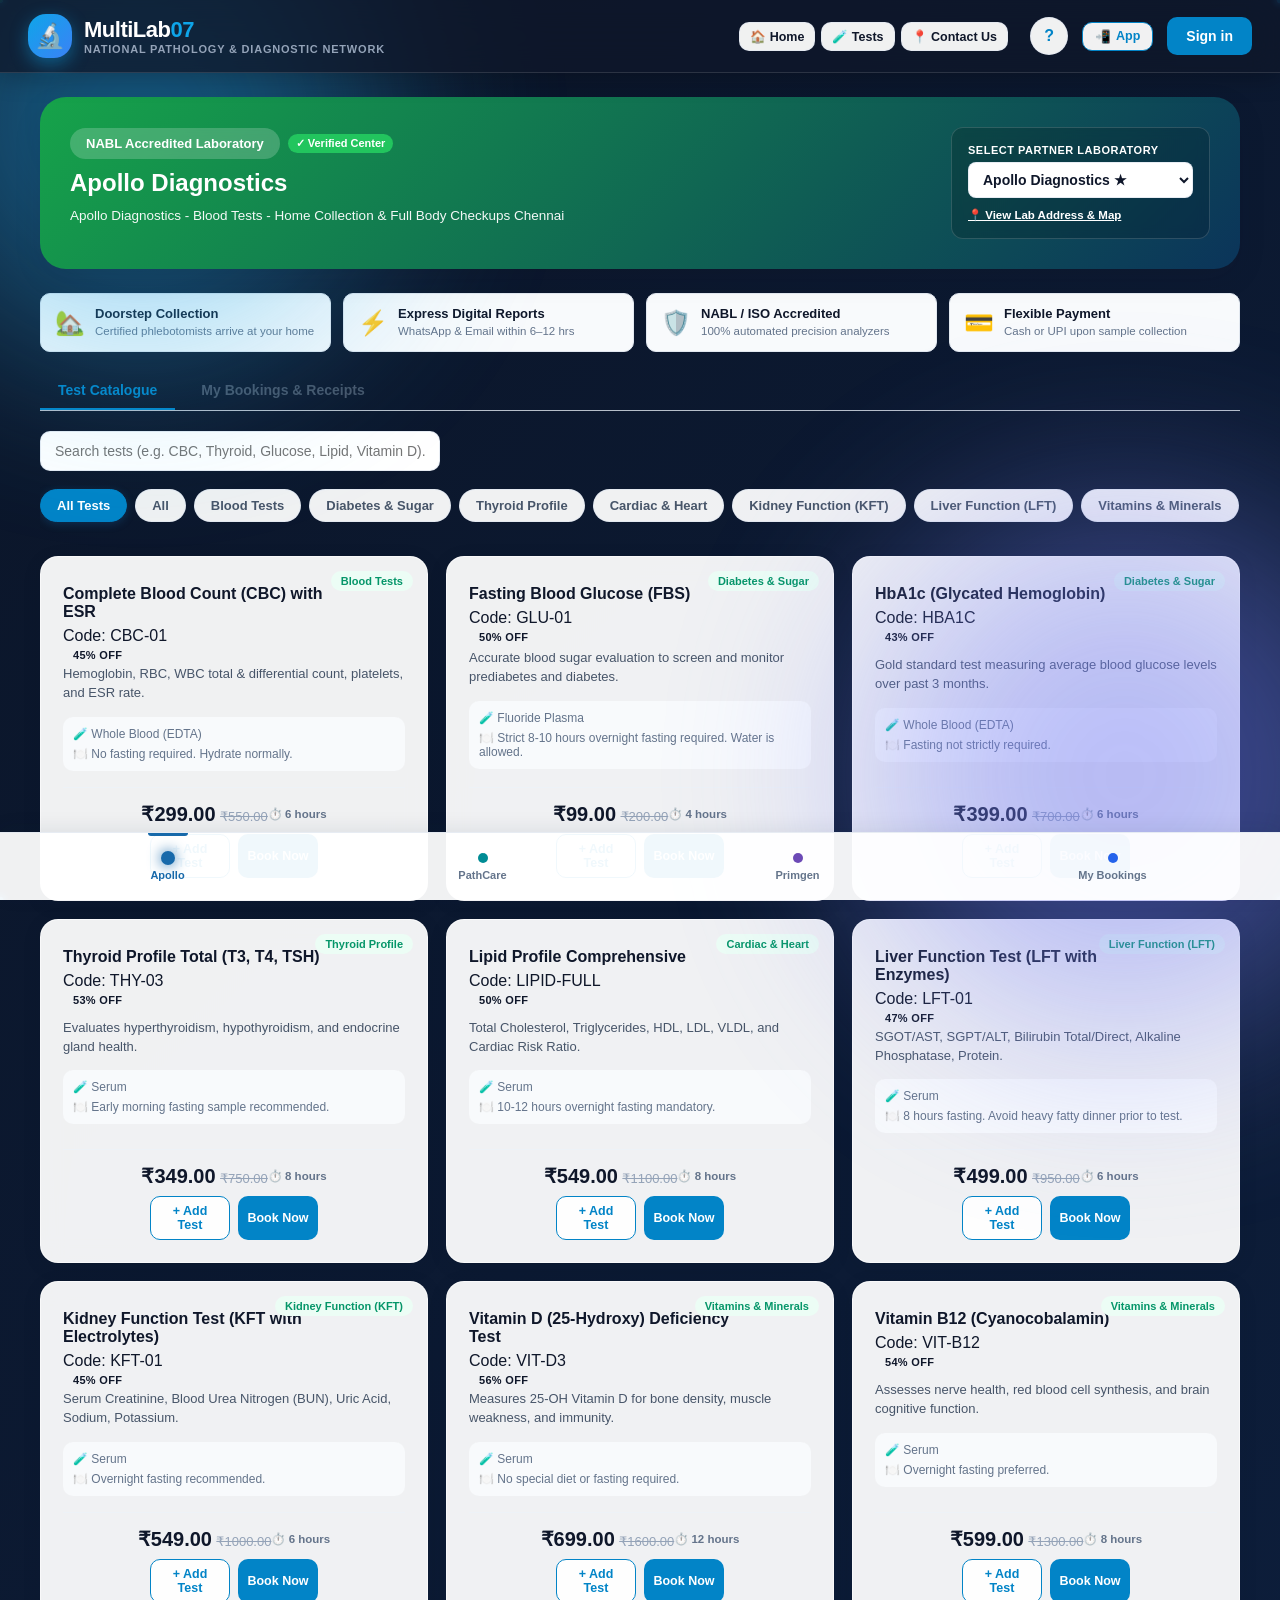
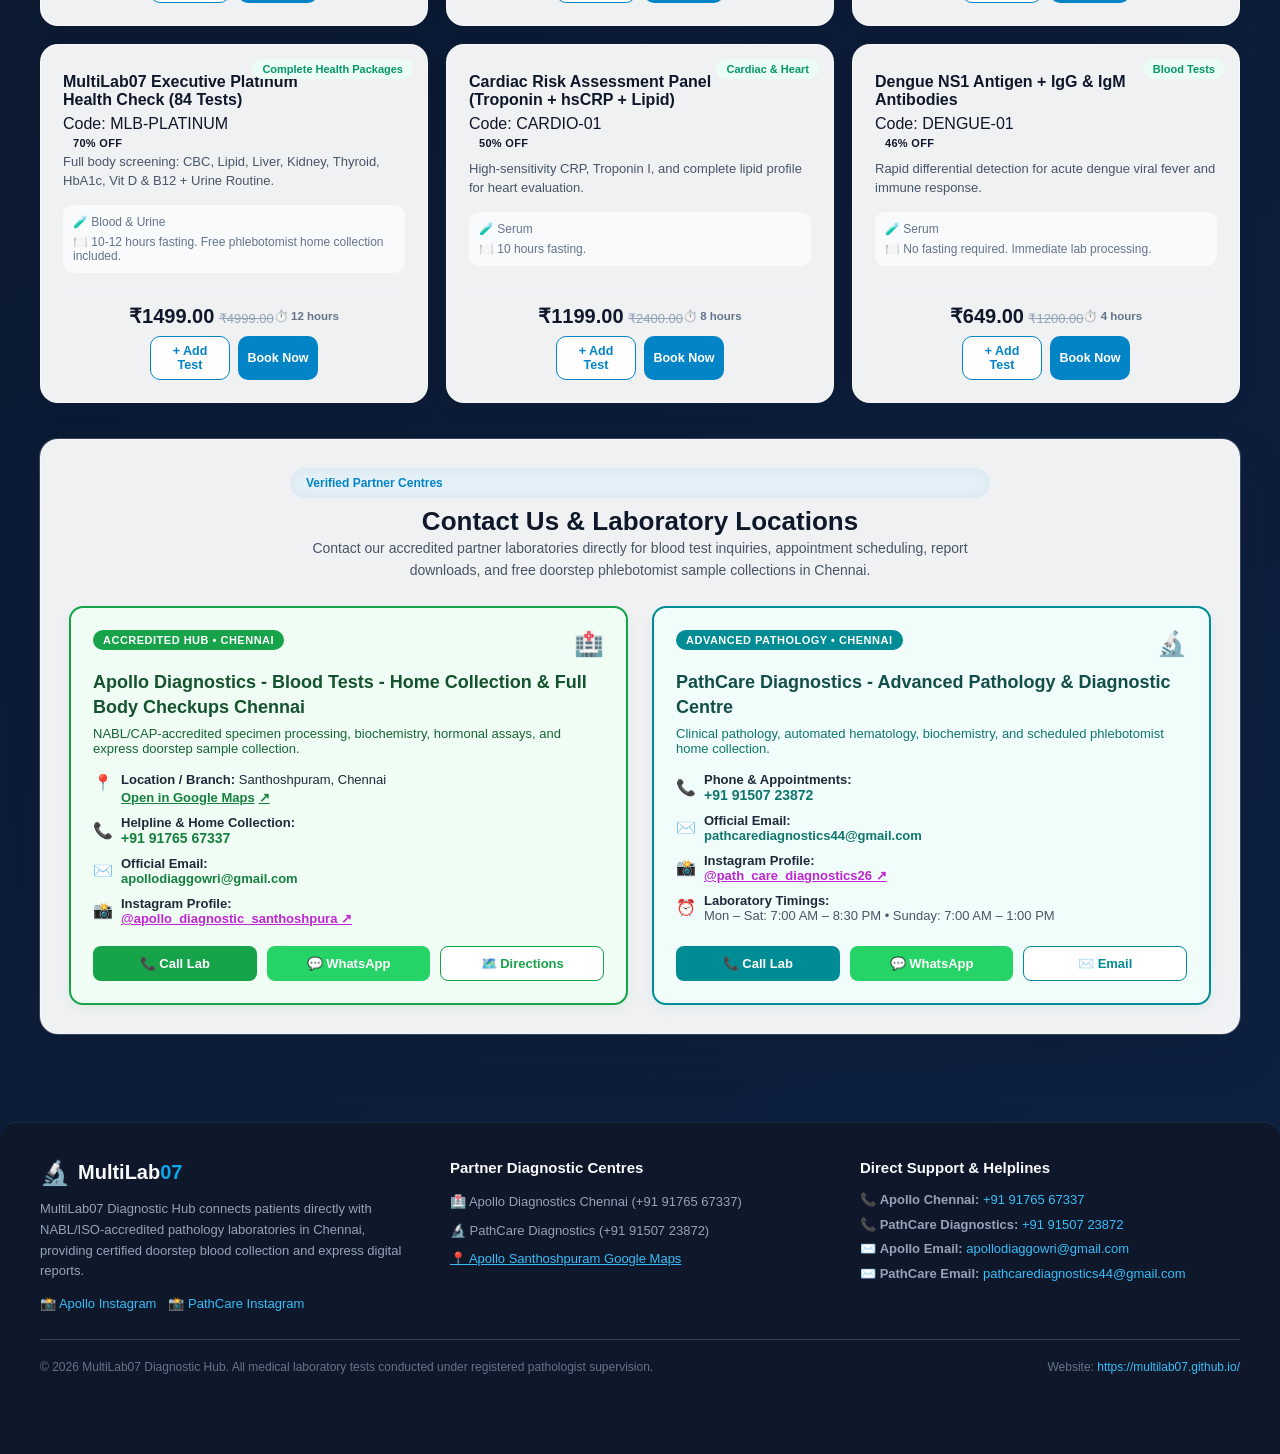
==== commit d6132c6e: "Fix Contact Us navigation to scroll smoothly to contactSection and contactCentersSection" ====
--- a/index.html
+++ b/index.html
@@ -444,6 +444,7 @@
 
   
       <!-- CONTACT US & DIAGNOSTIC CENTRES SECTION -->
+      <div id="contactCentersSection"></div>
       <section id="contactSection" class="panel" style="margin-top:36px; padding:28px;">
         <div style="text-align:center; max-width:700px; margin:0 auto 24px;">
           <span class="company-switch-badge" style="background:rgba(2,132,199,0.1); color:var(--primary); font-size:12px;">Verified Partner Centres</span>
@@ -1265,7 +1266,7 @@
 
   <!-- Leaflet JS for live map -->
   <script src="https://unpkg.com/leaflet@1.9.4/dist/leaflet.js" crossorigin=""></script>
-  <script src="app.js?v=20261020-v4"></script>
+  <script src="app.js?v=20261020-v5"></script>
   <script>
     if ("serviceWorker" in navigator) {
       window.addEventListener("load", () => {
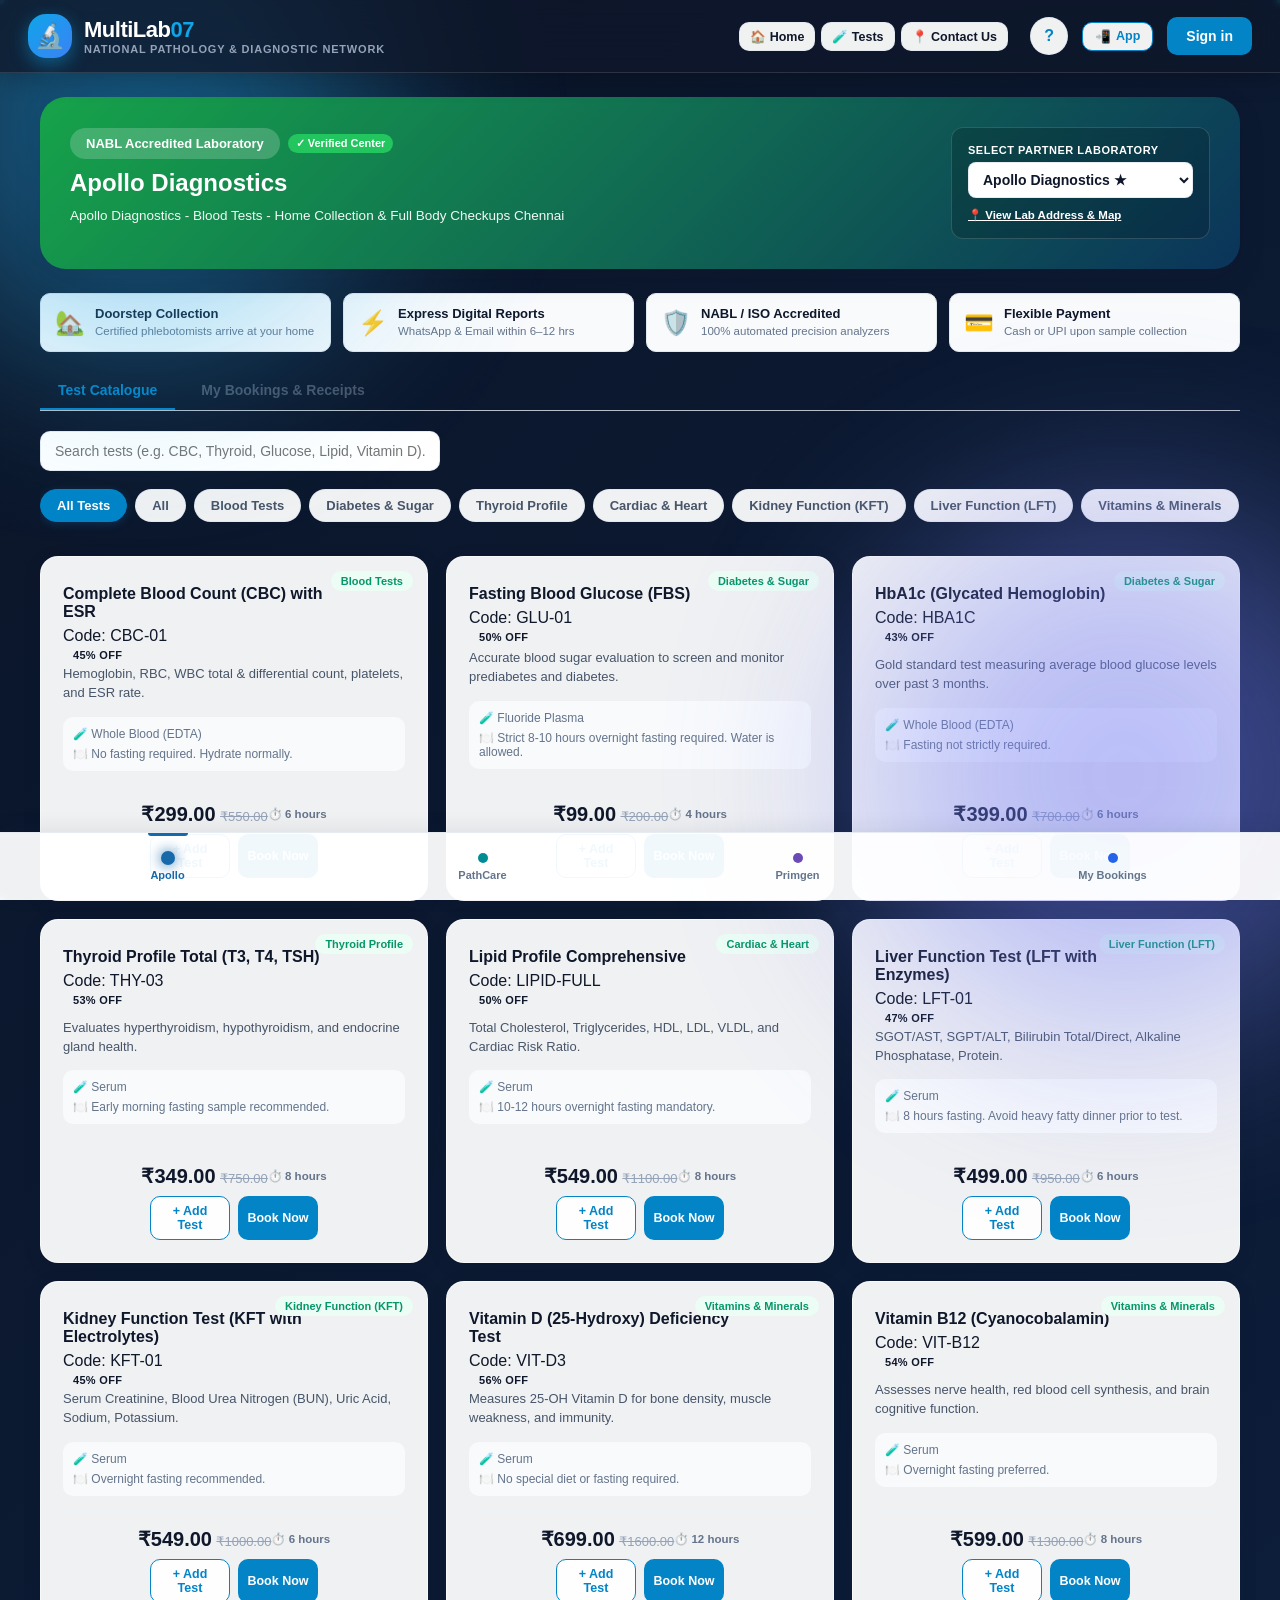
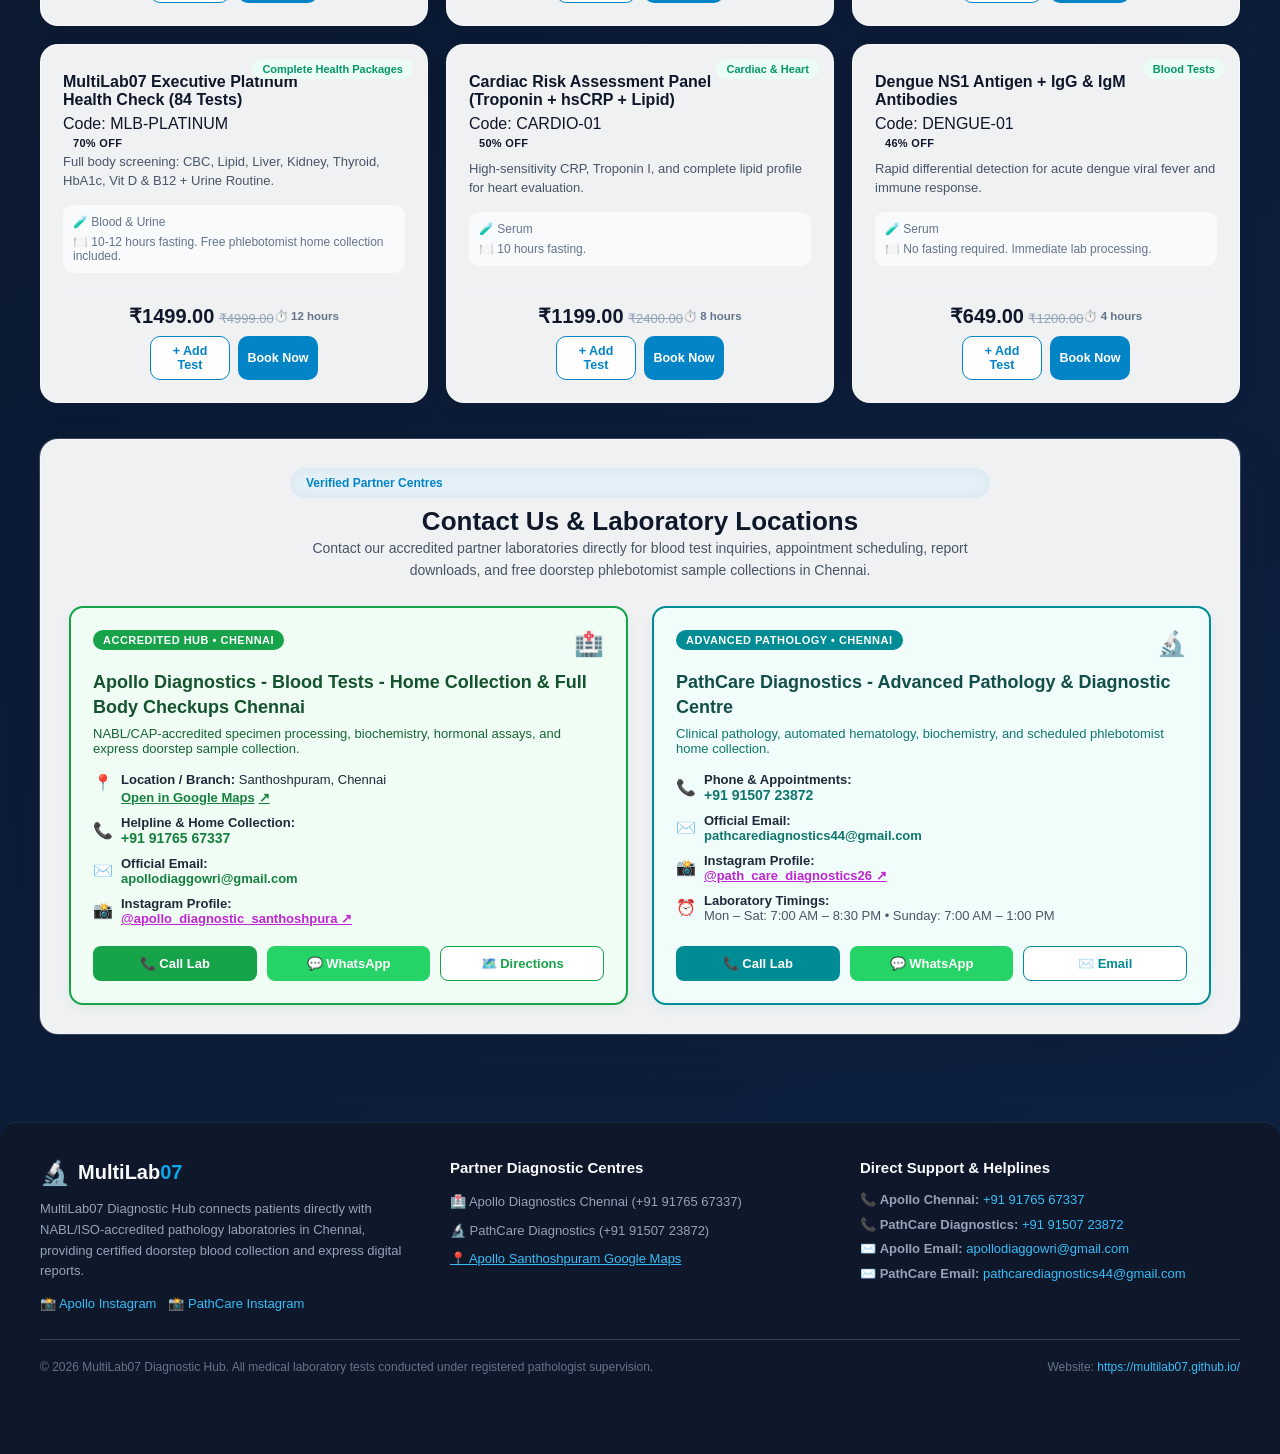
==== commit d1ba7bcf: "Enable Home button to smoothly return to homepage hero banner and reset catalogue view" ====
--- a/index.html
+++ b/index.html
@@ -1266,7 +1266,7 @@
 
   <!-- Leaflet JS for live map -->
   <script src="https://unpkg.com/leaflet@1.9.4/dist/leaflet.js" crossorigin=""></script>
-  <script src="app.js?v=20261020-v5"></script>
+  <script src="app.js?v=20261020-v6"></script>
   <script>
     if ("serviceWorker" in navigator) {
       window.addEventListener("load", () => {
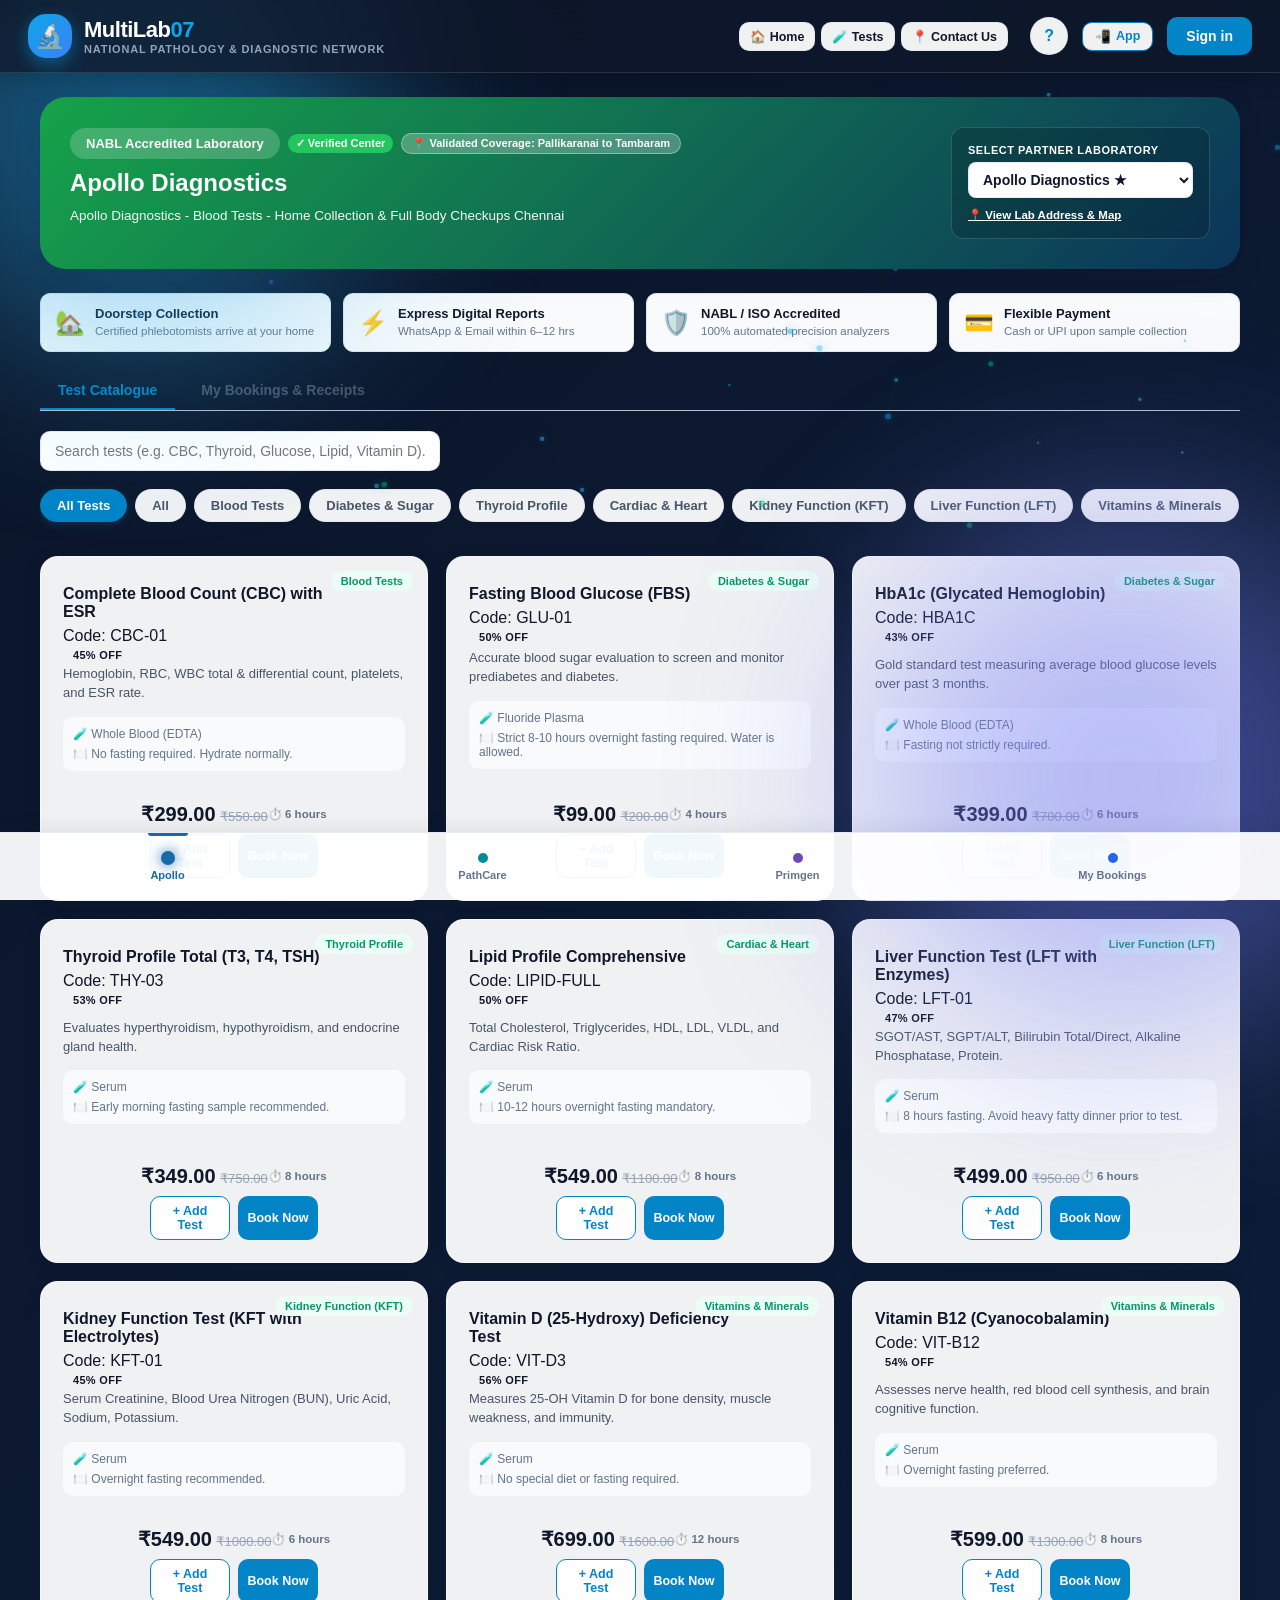
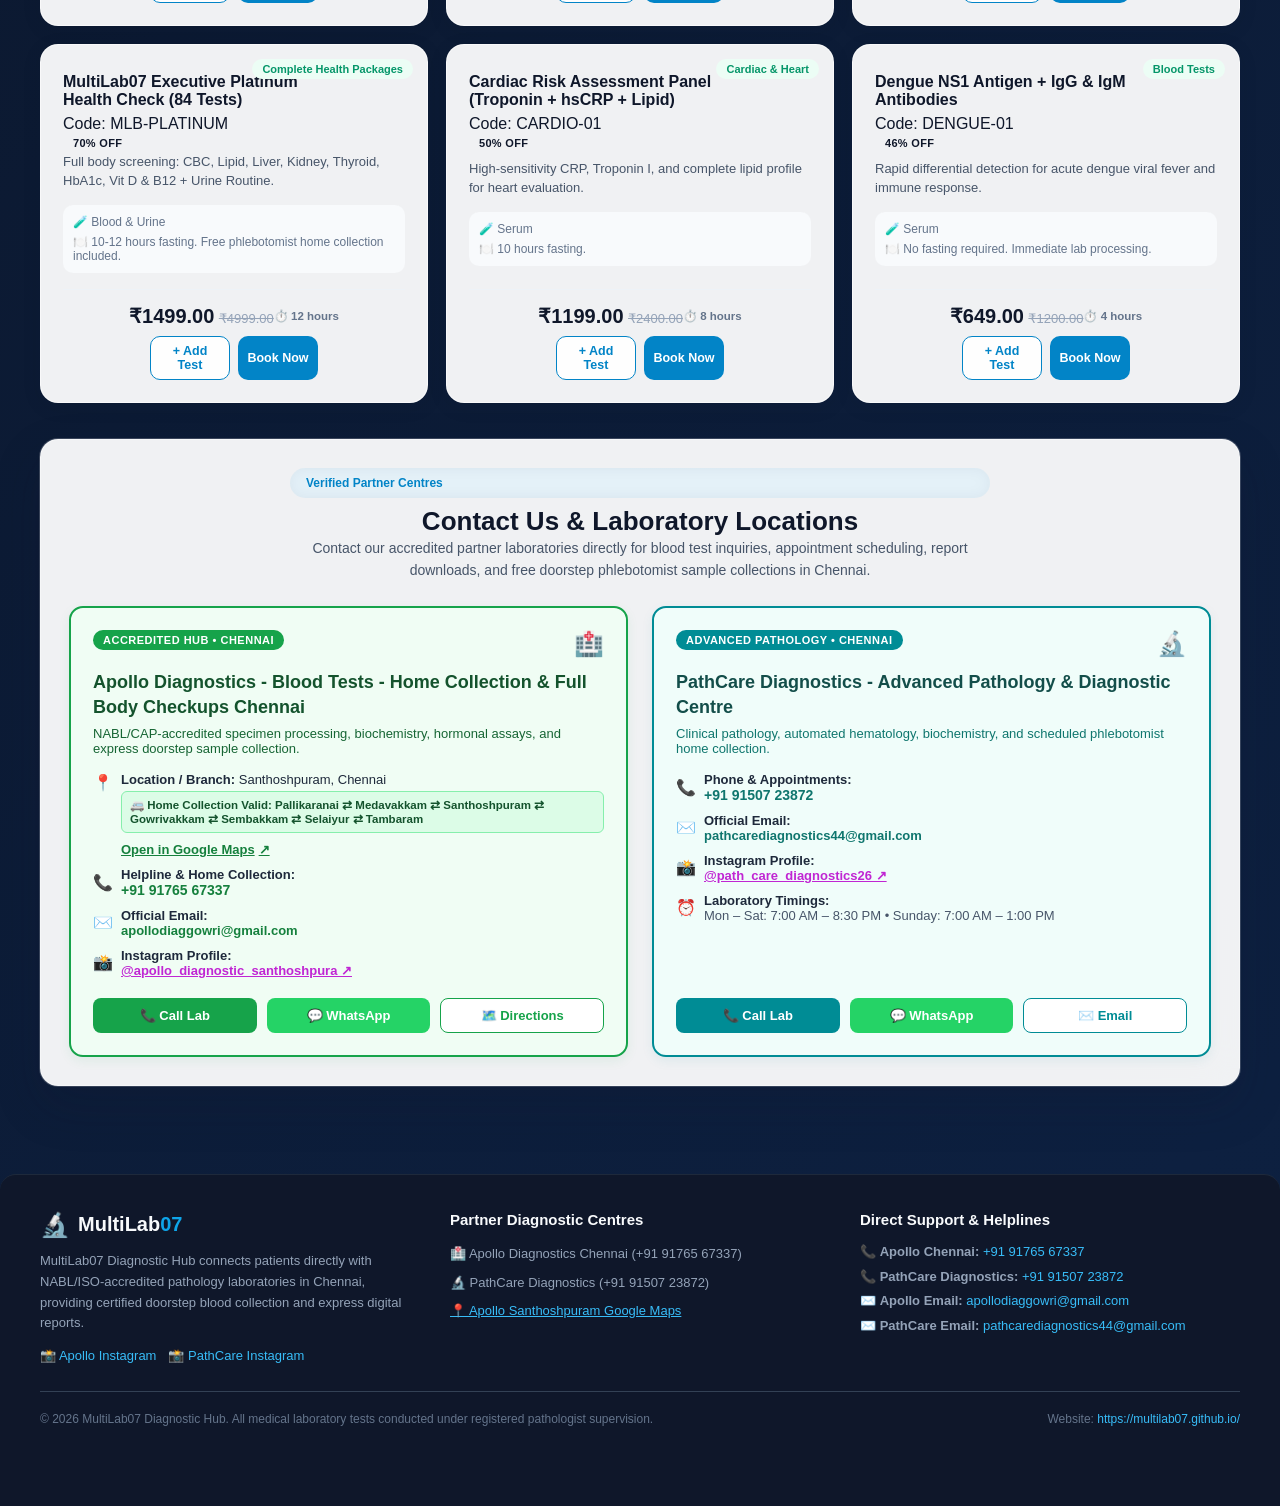
==== commit 315e102b: "Highlight and validate doorstep blood collection coverage from Pallikaranai to Tambaram" ====
--- a/index.html
+++ b/index.html
@@ -106,6 +106,7 @@
           <div style="display:flex; align-items:center; gap:8px; flex-wrap:wrap; margin-bottom:8px;">
             <span class="company-switch-badge" id="heroBadge" style="background:rgba(255,255,255,0.2); backdrop-filter:blur(4px); font-weight:700;">NABL Accredited Laboratory</span>
             <span id="heroVerifiedPill" style="background:#22c55e; color:#fff; font-size:11px; font-weight:800; padding:3px 8px; border-radius:12px;">✓ Verified Center</span>
+            <span style="background:rgba(255,255,255,0.25); color:#fff; font-size:11px; font-weight:700; padding:3px 10px; border-radius:12px; border:1px solid rgba(255,255,255,0.35);">📍 Validated Coverage: Pallikaranai to Tambaram</span>
           </div>
           <h2 id="heroTitle" style="margin:4px 0 8px; font-size:24px; font-weight:800; line-height:1.3;">Apollo Diagnostics</h2>
           <p id="heroSubtitle" style="font-size:13.5px; opacity:0.95; line-height:1.5; margin-bottom:12px;">
@@ -475,6 +476,9 @@
                   <span style="font-size:16px; margin-top:1px;">📍</span>
                   <div>
                     <strong>Location / Branch:</strong> Santhoshpuram, Chennai<br/>
+                    <div style="margin:4px 0 6px; background:#dcfce7; border:1px solid #86efac; border-radius:6px; padding:6px 8px; font-size:11.5px; color:#14532d; font-weight:600;">
+                      🚐 <strong>Home Collection Valid:</strong> Pallikaranai ⇄ Medavakkam ⇄ Santhoshpuram ⇄ Gowrivakkam ⇄ Sembakkam ⇄ Selaiyur ⇄ Tambaram
+                    </div>
                     <a href="https://share.google/0cAngOv1ttXVozu1D" target="_blank" rel="noopener noreferrer" style="color:#15803d; font-weight:700; text-decoration:underline; display:inline-flex; align-items:center; gap:4px; margin-top:3px;">
                       <span>Open in Google Maps</span> ↗
                     </a>
@@ -849,8 +853,12 @@
           <input type="tel" id="bookPhone" class="form-control" required />
         </div>
         <div class="form-group">
-          <label class="form-label">Home / Office Collection Address</label>
-          <textarea id="bookAddress" class="form-control" rows="2" required placeholder="Flat/Door no, Street, Landmark, Pincode"></textarea>
+          <label class="form-label" style="display:flex; justify-content:space-between; align-items:center;">
+            <span>Home / Office Collection Address</span>
+            <span style="font-size:11.5px; color:#16a34a; font-weight:700;">✓ Validated: Pallikaranai to Tambaram</span>
+          </label>
+          <textarea id="bookAddress" class="form-control" rows="2" required placeholder="Flat/Door no, Street, Landmark, Pincode (e.g. Pallikaranai, Medavakkam, Santhoshpuram, Selaiyur, Tambaram)"></textarea>
+          <span style="font-size:11.5px; color:#047857; margin-top:3px; display:block; font-weight:600;">📍 Free doorstep phlebotomist collection validated across the Pallikaranai to Tambaram corridor.</span>
         </div>
         <div class="form-group">
           <label class="form-label">Appointment Date</label>
@@ -1266,7 +1274,7 @@
 
   <!-- Leaflet JS for live map -->
   <script src="https://unpkg.com/leaflet@1.9.4/dist/leaflet.js" crossorigin=""></script>
-  <script src="app.js?v=20261020-v6"></script>
+  <script src="app.js?v=20261020-v7"></script>
   <script>
     if ("serviceWorker" in navigator) {
       window.addEventListener("load", () => {
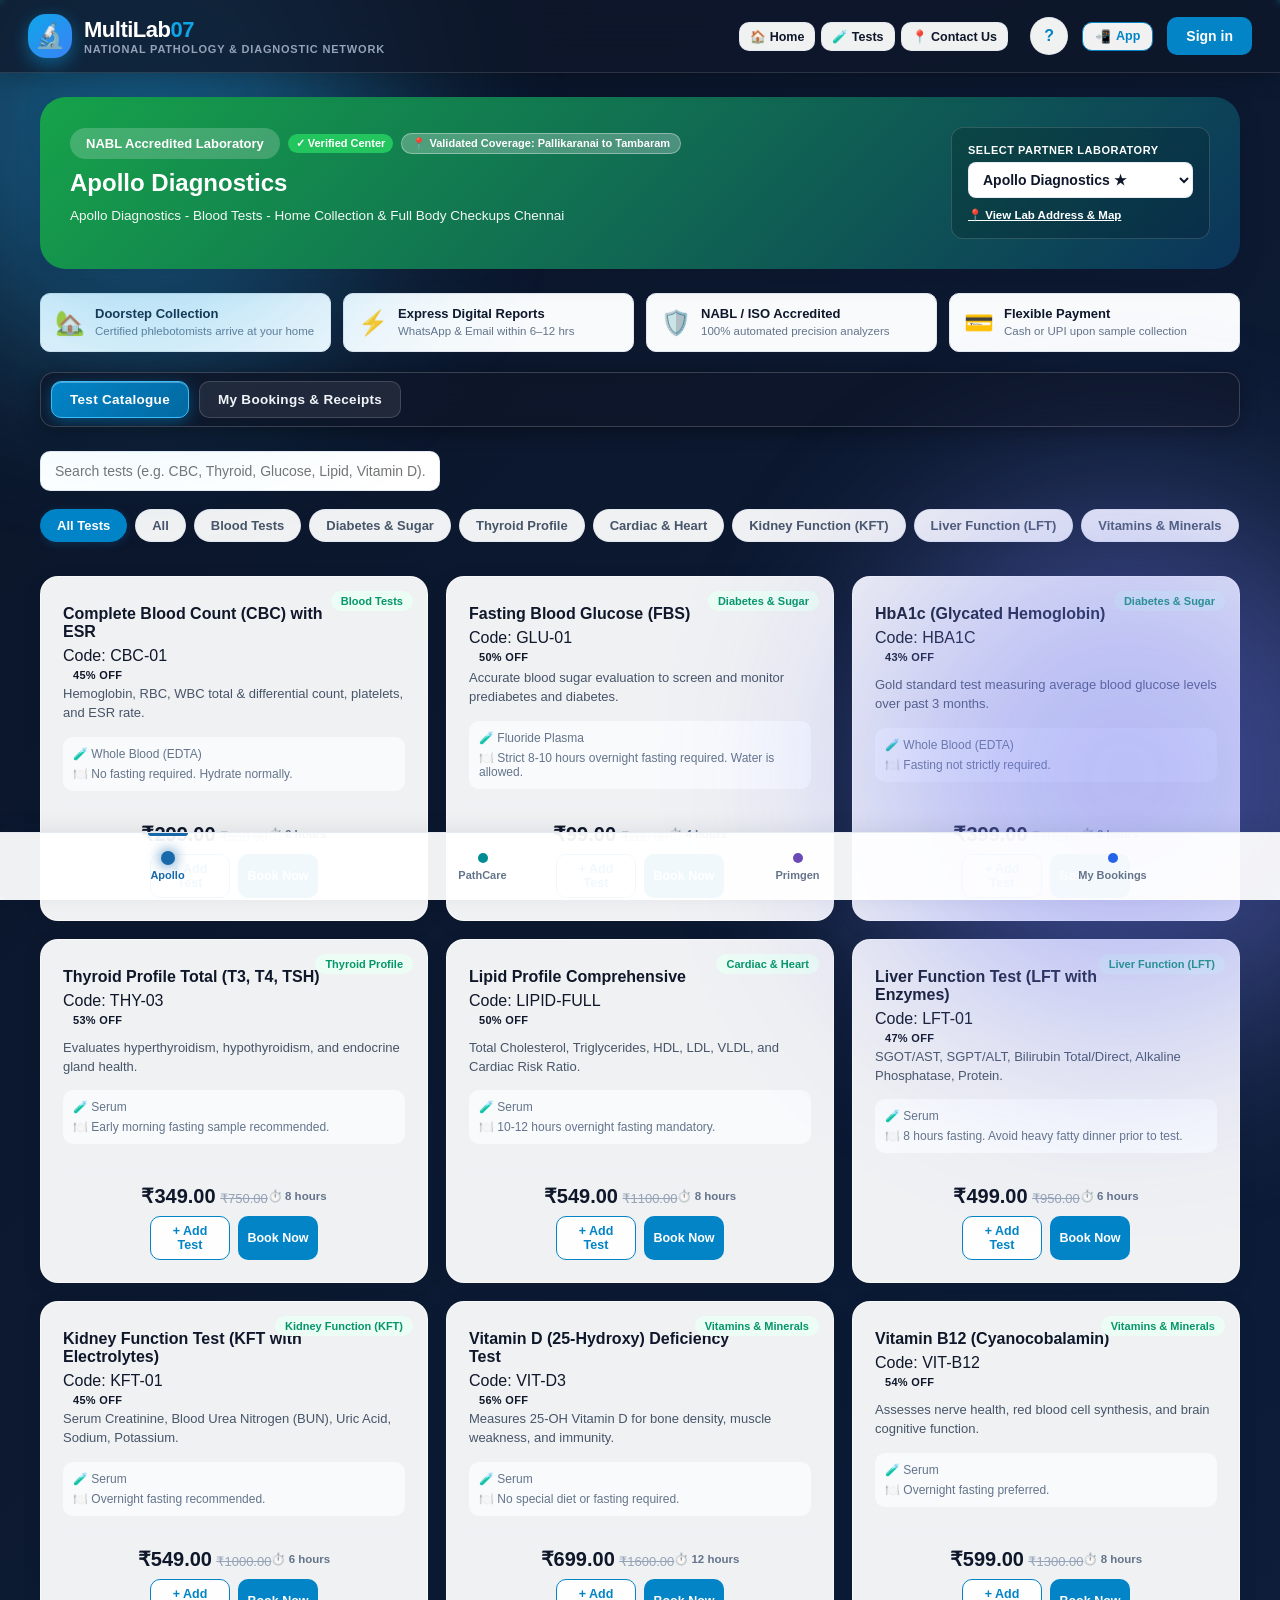
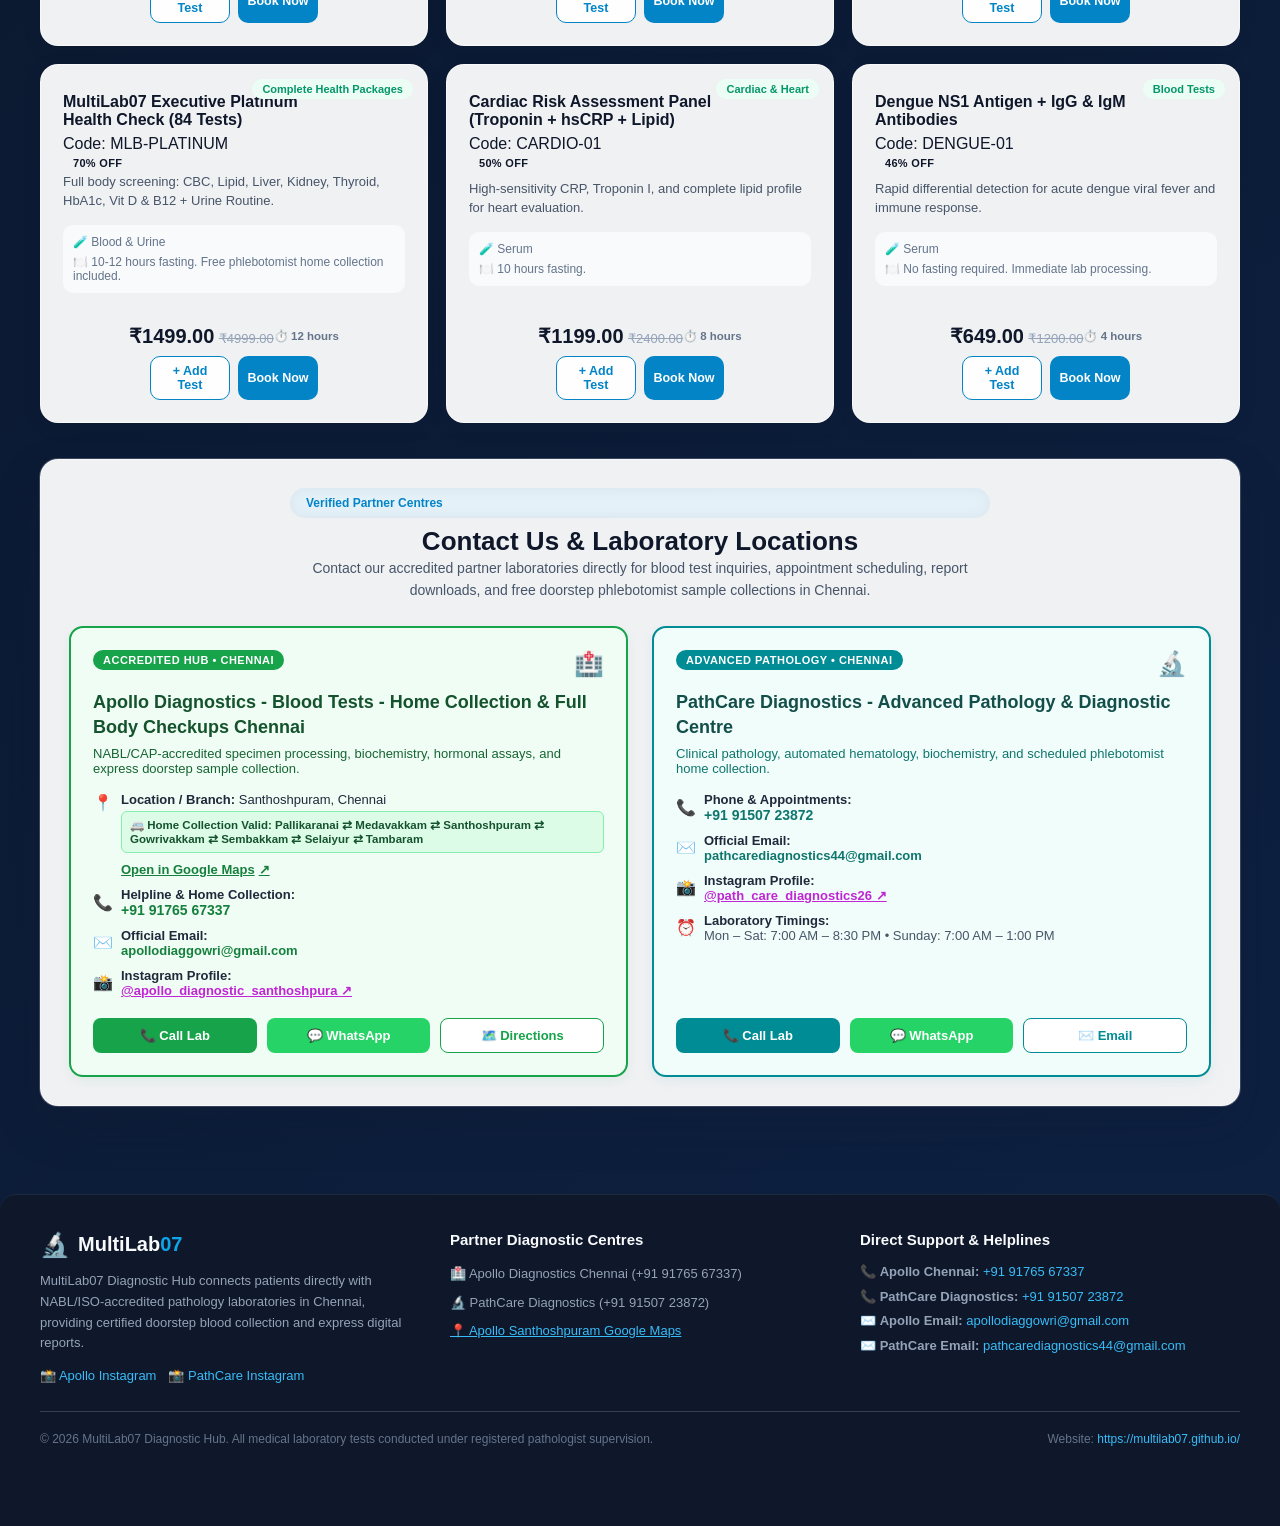
==== commit 8e6fe5ce: "Fix Admin tabs contrast and visibility with high-contrast dock styling and bright text" ====
--- a/index.html
+++ b/index.html
@@ -46,7 +46,7 @@
   }
   </script>
 
-  <link rel="stylesheet" href="styles.css" />
+  <link rel="stylesheet" href="styles.css?v=20261020-v8" />
   <!-- Leaflet CSS for live collector GPS mapping -->
   <link rel="stylesheet" href="https://unpkg.com/leaflet@1.9.4/dist/leaflet.css" crossorigin="" />
 </head>
@@ -1274,7 +1274,7 @@
 
   <!-- Leaflet JS for live map -->
   <script src="https://unpkg.com/leaflet@1.9.4/dist/leaflet.js" crossorigin=""></script>
-  <script src="app.js?v=20261020-v7"></script>
+  <script src="app.js?v=20261020-v8"></script>
   <script>
     if ("serviceWorker" in navigator) {
       window.addEventListener("load", () => {
--- a/styles.css
+++ b/styles.css
@@ -335,35 +335,81 @@
   margin-top: 2px;
 }
 
-/* ---------------- TABS ---------------- */
+/* ---------------- TABS (High-Contrast & Fully Visible) ---------------- */
 .tabs-header {
   display: flex;
-  gap: 8px;
-  border-bottom: 1px solid var(--border);
-  margin-bottom: 20px;
+  gap: 10px;
+  background: rgba(15, 23, 42, 0.85);
+  backdrop-filter: blur(16px);
+  -webkit-backdrop-filter: blur(16px);
+  border: 1px solid rgba(255, 255, 255, 0.18);
+  border-radius: 14px;
+  padding: 8px 10px;
+  margin-bottom: 24px;
   overflow-x: auto;
+  box-shadow: 0 4px 20px rgba(0, 0, 0, 0.35);
+  scrollbar-width: thin;
 }
 
 .tab-btn {
   padding: 10px 18px;
-  background: none;
-  border: none;
-  border-bottom: 2px solid transparent;
-  font-size: 14px;
-  font-weight: 600;
-  color: var(--text-muted);
+  background: rgba(255, 255, 255, 0.08);
+  border: 1px solid rgba(255, 255, 255, 0.15);
+  border-radius: 10px;
+  font-size: 13.5px;
+  font-weight: 700;
+  color: #f1f5f9 !important; /* Crisp, ultra-high contrast light slate white text */
   cursor: pointer;
   white-space: nowrap;
-  transition: all 0.2s ease;
+  transition: all 0.25s cubic-bezier(0.4, 0, 0.2, 1);
+  display: inline-flex;
+  align-items: center;
+  gap: 8px;
+  letter-spacing: 0.3px;
 }
 
 .tab-btn:hover {
-  color: var(--text-main);
+  color: #ffffff !important;
+  background: rgba(255, 255, 255, 0.2);
+  border-color: rgba(255, 255, 255, 0.35);
+  transform: translateY(-1px);
+  box-shadow: 0 4px 12px rgba(0, 0, 0, 0.2);
 }
 
 .tab-btn.active {
-  color: var(--primary);
-  border-bottom-color: var(--primary);
+  color: #ffffff !important;
+  background: linear-gradient(135deg, #0284c7 0%, #0369a1 100%) !important;
+  border-color: #38bdf8 !important;
+  box-shadow: 0 4px 16px rgba(2, 132, 199, 0.5), inset 0 1px 0 rgba(255, 255, 255, 0.3) !important;
+}
+
+/* Specific styling when tabs are inside light modal cards (e.g. Auth Modal) */
+.modal-card .tabs-header {
+  background: #f1f5f9;
+  border: 1px solid #cbd5e1;
+  border-radius: 10px;
+  padding: 4px;
+  box-shadow: none;
+}
+
+.modal-card .tab-btn {
+  background: transparent;
+  border: 1px solid transparent;
+  color: #334155 !important;
+  font-weight: 700;
+  border-radius: 8px;
+}
+
+.modal-card .tab-btn:hover {
+  color: #0f172a !important;
+  background: #e2e8f0;
+}
+
+.modal-card .tab-btn.active {
+  color: #ffffff !important;
+  background: #0284c7 !important;
+  border-color: #0284c7 !important;
+  box-shadow: 0 2px 8px rgba(2, 132, 199, 0.3) !important;
 }
 
 /* ---------------- STATS GRID ---------------- */
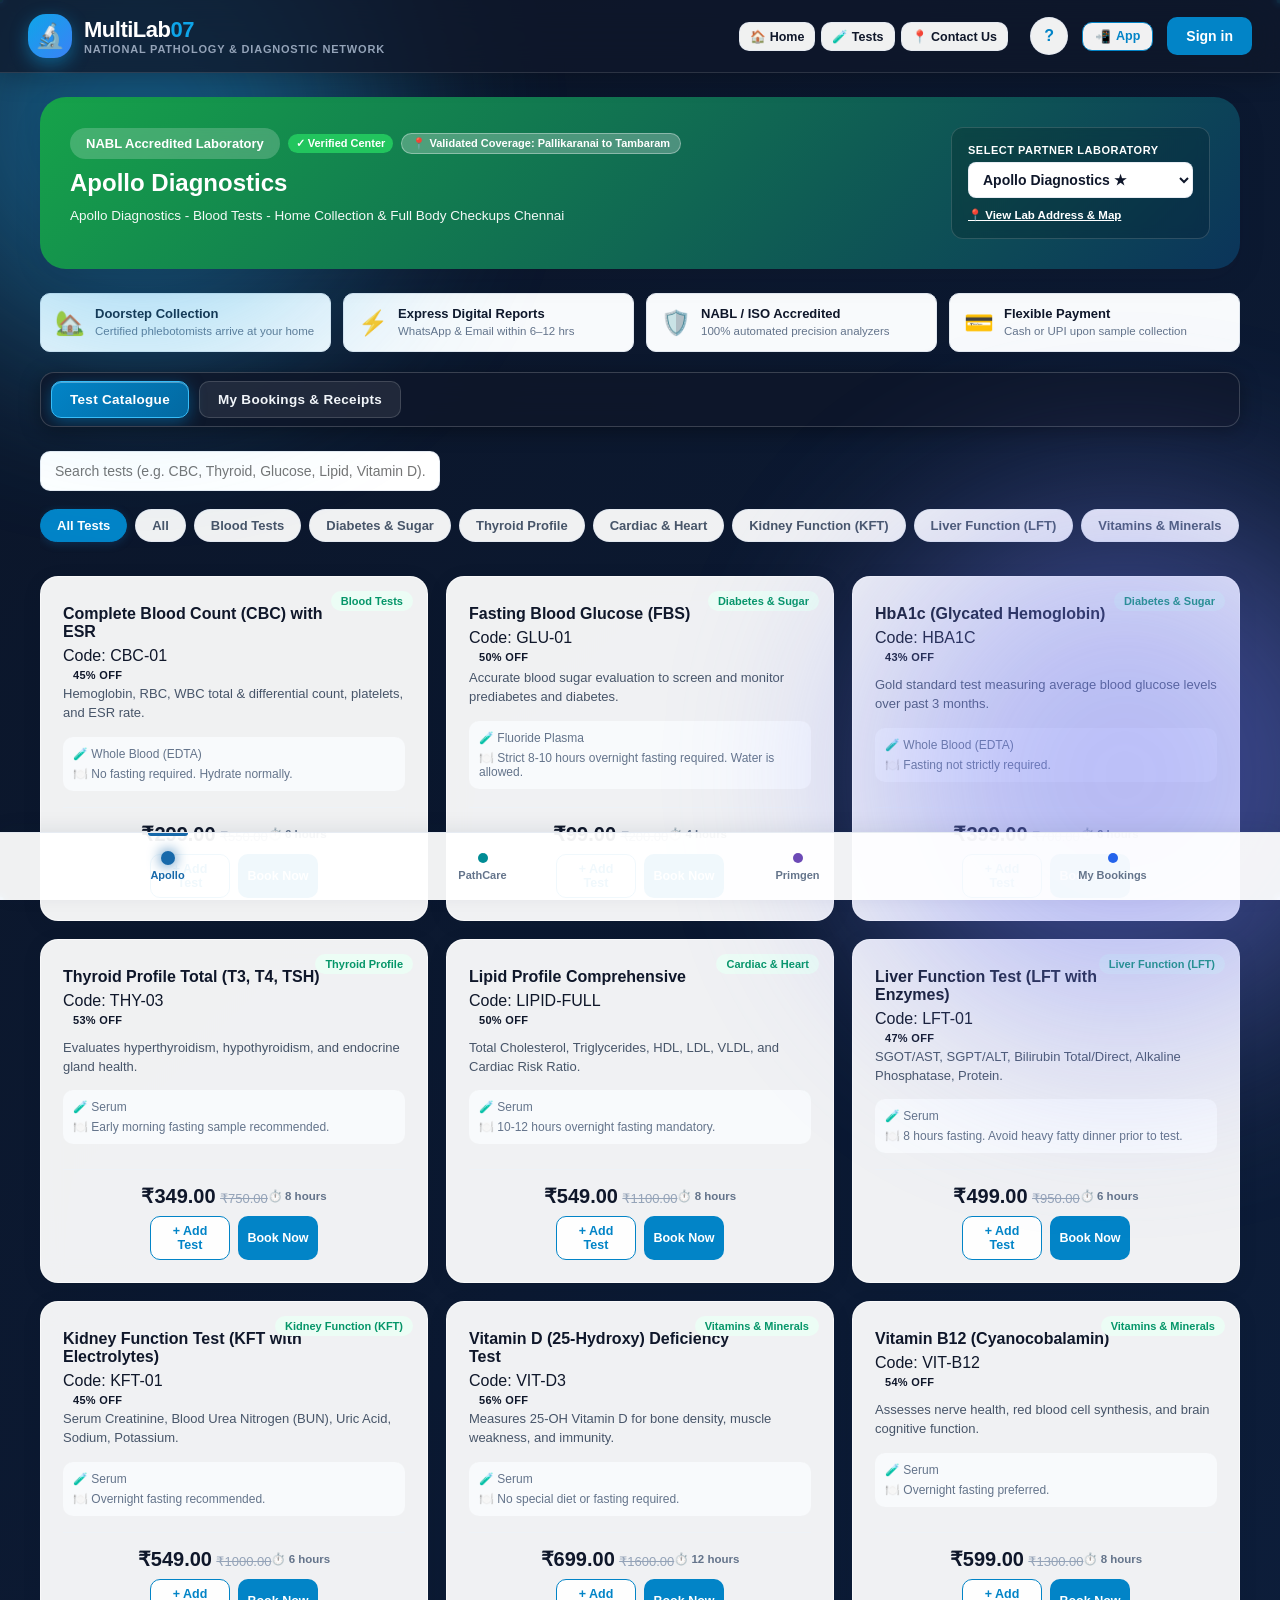
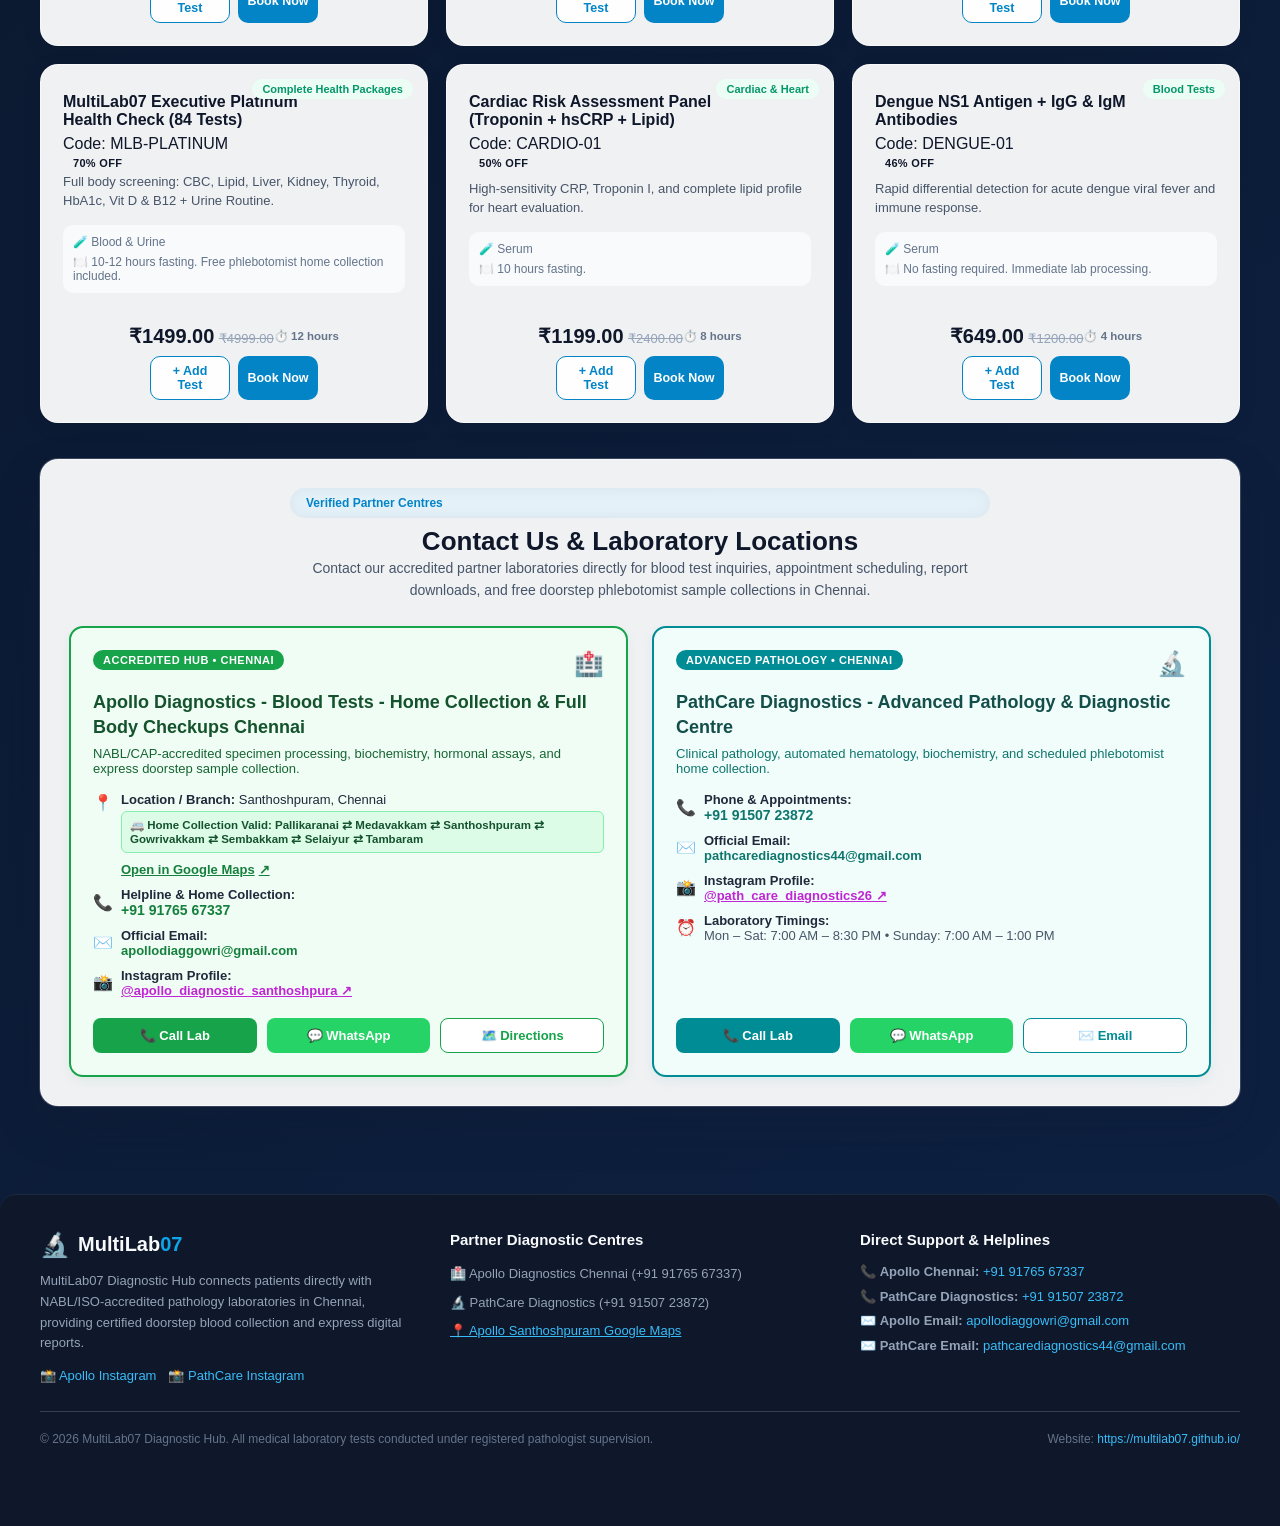
==== commit 5ed6f716: "fix: resolve toFixed error in payment modal and implement payment endpoints in mock handler" ====
--- a/index.html
+++ b/index.html
@@ -1274,7 +1274,7 @@
 
   <!-- Leaflet JS for live map -->
   <script src="https://unpkg.com/leaflet@1.9.4/dist/leaflet.js" crossorigin=""></script>
-  <script src="app.js?v=20261020-v8"></script>
+  <script src="app.js?v=20261021-v9"></script>
   <script>
     if ("serviceWorker" in navigator) {
       window.addEventListener("load", () => {
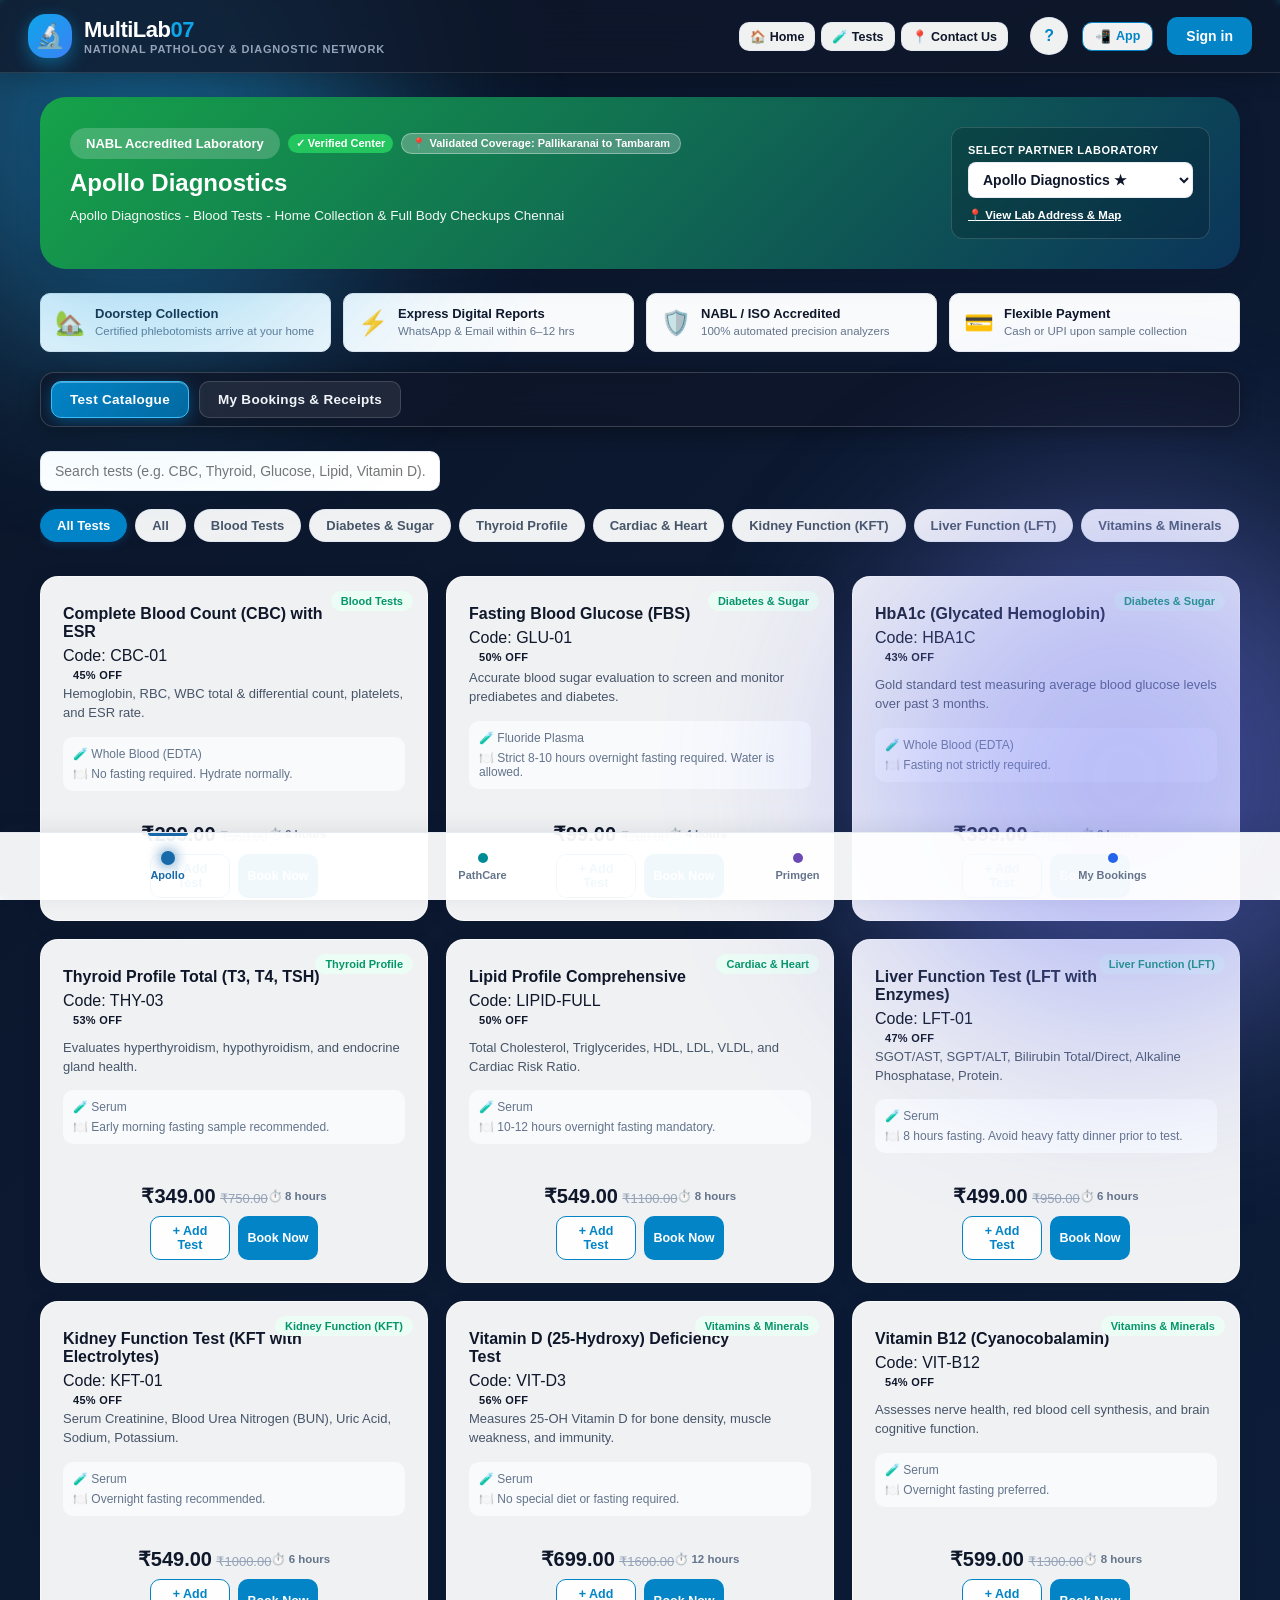
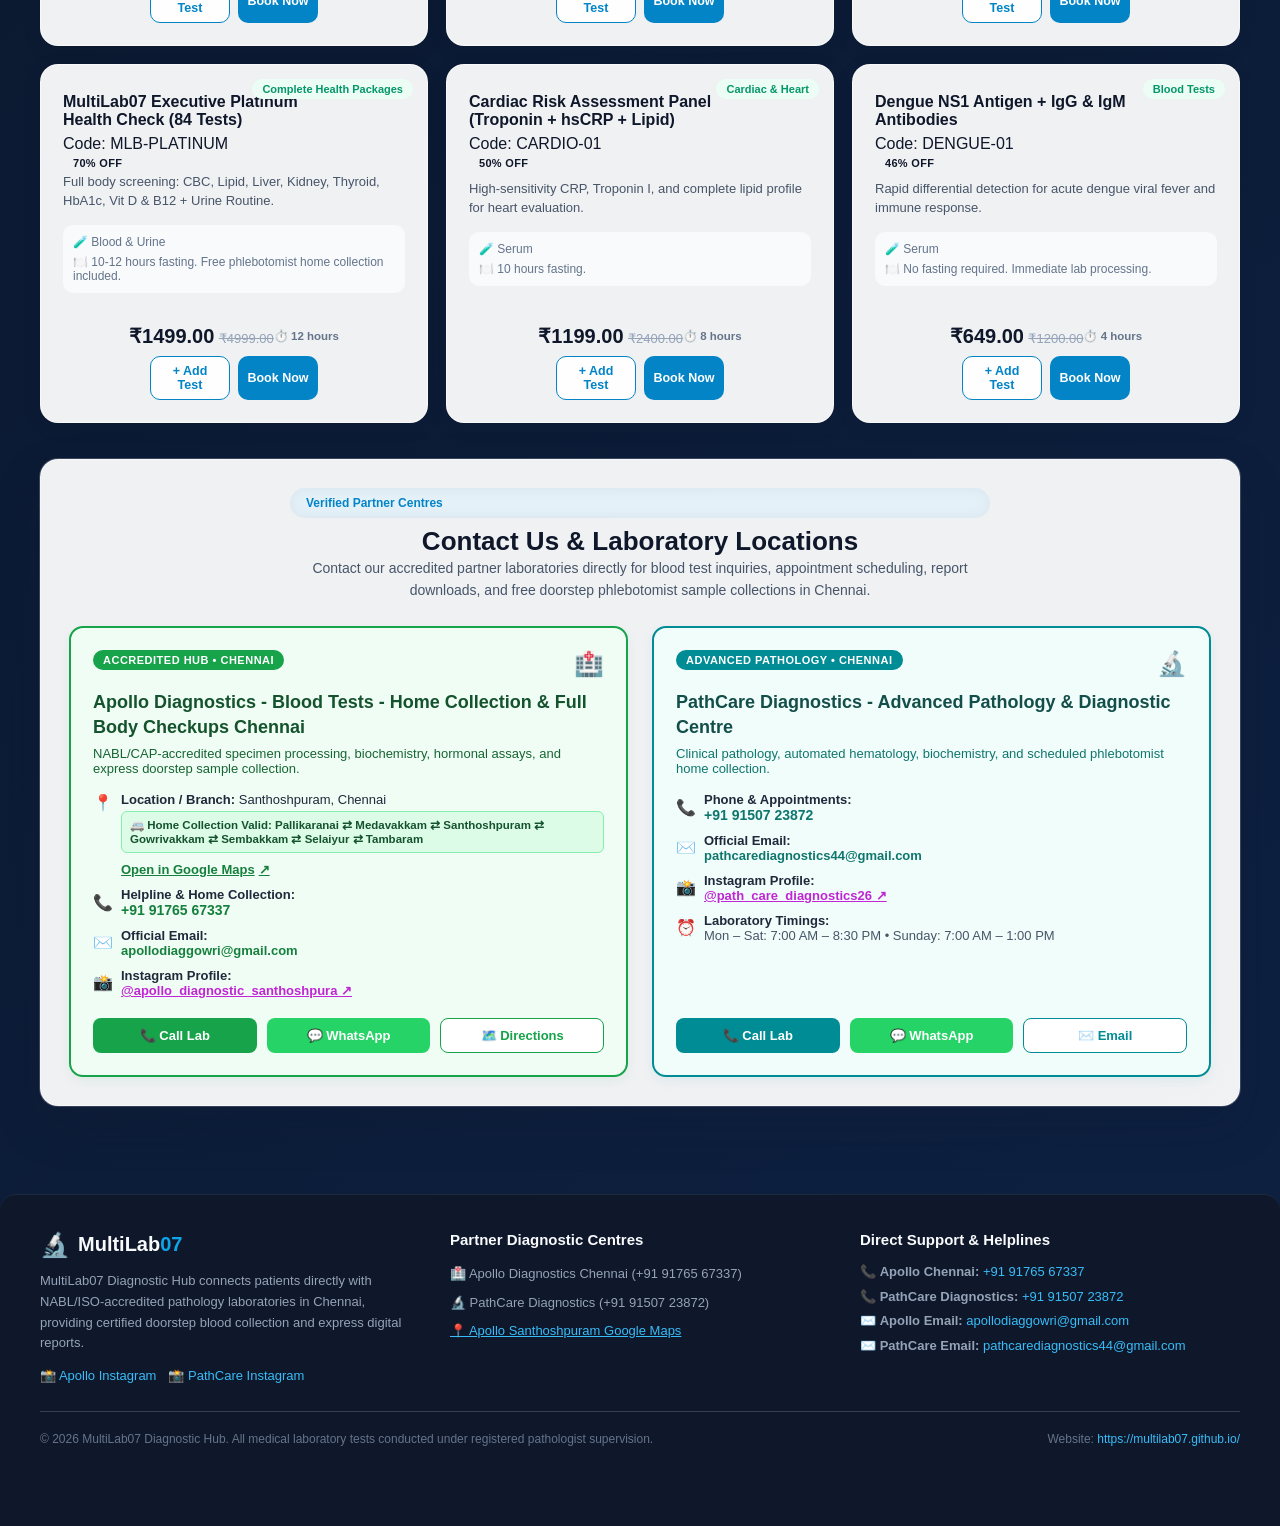
==== commit 29384329: "feat: progressive collector boy workflow and editable WhatsApp result delivery date" ====
--- a/index.html
+++ b/index.html
@@ -223,6 +223,7 @@
                 <th>Amount</th>
                 <th>Payment Status</th>
                 <th>Collection Status</th>
+                <th>WhatsApp Result</th>
                 <th>Official Receipt</th>
               </tr>
             </thead>
@@ -285,6 +286,7 @@
                 <th>Address & Slot</th>
                 <th>Payment</th>
                 <th>Collection Status</th>
+                <th>WhatsApp Result Date</th>
                 <th>Assign Collector</th>
               </tr>
             </thead>
@@ -1220,6 +1222,50 @@
   </div>
 
   <!-- APP INSTALL & PLAY STORE DOWNLOAD MODAL -->
+  <!-- Edit WhatsApp Result Delivery Modal (Admin) -->
+  <div id="editWhatsappModal" class="modal-backdrop" style="display:none;" onclick="if(event.target===this) App.closeModals()">
+    <div class="modal-card" style="max-width:480px; width:92%; background:#fff; border-radius:16px; padding:24px; box-shadow:0 20px 40px rgba(0,0,0,0.2);">
+      <div style="display:flex; justify-content:space-between; align-items:center; margin-bottom:16px;">
+        <h3 style="margin:0; font-size:18px; color:#0f172a; display:flex; align-items:center; gap:8px;">
+          <span>📲</span> Edit WhatsApp Result Delivery
+        </h3>
+        <button class="btn btn-outline" style="padding:4px 8px; font-size:16px; line-height:1;" onclick="App.closeModals()">✕</button>
+      </div>
+
+      <input type="hidden" id="editWhatsappBookingId" />
+
+      <div style="background:#f8fafc; border:1px solid #e2e8f0; border-radius:10px; padding:12px 14px; margin-bottom:16px; font-size:13px;">
+        <div id="editWhatsappTargetInfo" style="font-weight:700; color:#1e293b;">Booking Ref: #MLB-2026-XXXX</div>
+        <div id="editWhatsappPatientPhone" style="color:#64748b; margin-top:4px;">Patient: John Doe | 📞 9876543210</div>
+      </div>
+
+      <div class="form-group" style="margin-bottom:14px;">
+        <label style="display:block; font-size:12.5px; font-weight:700; color:#334155; margin-bottom:6px;">
+          Expected WhatsApp Result Date:
+        </label>
+        <input type="date" id="inputWhatsappDate" class="form-control" style="width:100%; padding:10px; border:1.5px solid #cbd5e1; border-radius:8px; font-size:14px;" />
+      </div>
+
+      <div style="display:flex; gap:8px; margin-bottom:16px; flex-wrap:wrap;">
+        <button type="button" class="btn btn-outline" style="font-size:11.5px; padding:5px 10px; border-color:#86efac; color:#15803d; font-weight:700;" onclick="App.quickSetWhatsappDate('today')">⚡ Today Evening</button>
+        <button type="button" class="btn btn-outline" style="font-size:11.5px; padding:5px 10px; border-color:#7dd3fc; color:#0284c7; font-weight:700;" onclick="App.quickSetWhatsappDate('tomorrow')">🚀 Soon (Tomorrow)</button>
+        <button type="button" class="btn btn-outline" style="font-size:11.5px; padding:5px 10px; border-color:#cbd5e1; color:#475569; font-weight:700;" onclick="App.quickSetWhatsappDate('5days')">📅 Standard (5 Days)</button>
+      </div>
+
+      <div class="form-group" style="margin-bottom:18px;">
+        <label style="display:block; font-size:12.5px; font-weight:700; color:#334155; margin-bottom:6px;">
+          WhatsApp Status Note (Customer will see this):
+        </label>
+        <input type="text" id="inputWhatsappNote" class="form-control" style="width:100%; padding:10px; border:1.5px solid #cbd5e1; border-radius:8px; font-size:13.5px;" placeholder="e.g. Result will come in WhatsApp soon!" />
+      </div>
+
+      <div style="display:flex; justify-content:flex-end; gap:10px;">
+        <button type="button" class="btn btn-outline" onclick="App.closeModals()">Cancel</button>
+        <button type="button" class="btn btn-primary" style="background:#16a34a; border-color:#16a34a; font-weight:700;" onclick="App.saveWhatsappDate()">✓ Save & Update Customer</button>
+      </div>
+    </div>
+  </div>
+
   <div id="installAppModal" class="modal-backdrop" style="display:none;">
     <div class="modal-card" style="max-width:500px; text-align:center;">
       <div class="modal-header" style="justify-content:flex-end;">
@@ -1274,7 +1320,7 @@
 
   <!-- Leaflet JS for live map -->
   <script src="https://unpkg.com/leaflet@1.9.4/dist/leaflet.js" crossorigin=""></script>
-  <script src="app.js?v=20261021-v9"></script>
+  <script src="app.js?v=20261021-v10"></script>
   <script>
     if ("serviceWorker" in navigator) {
       window.addEventListener("load", () => {
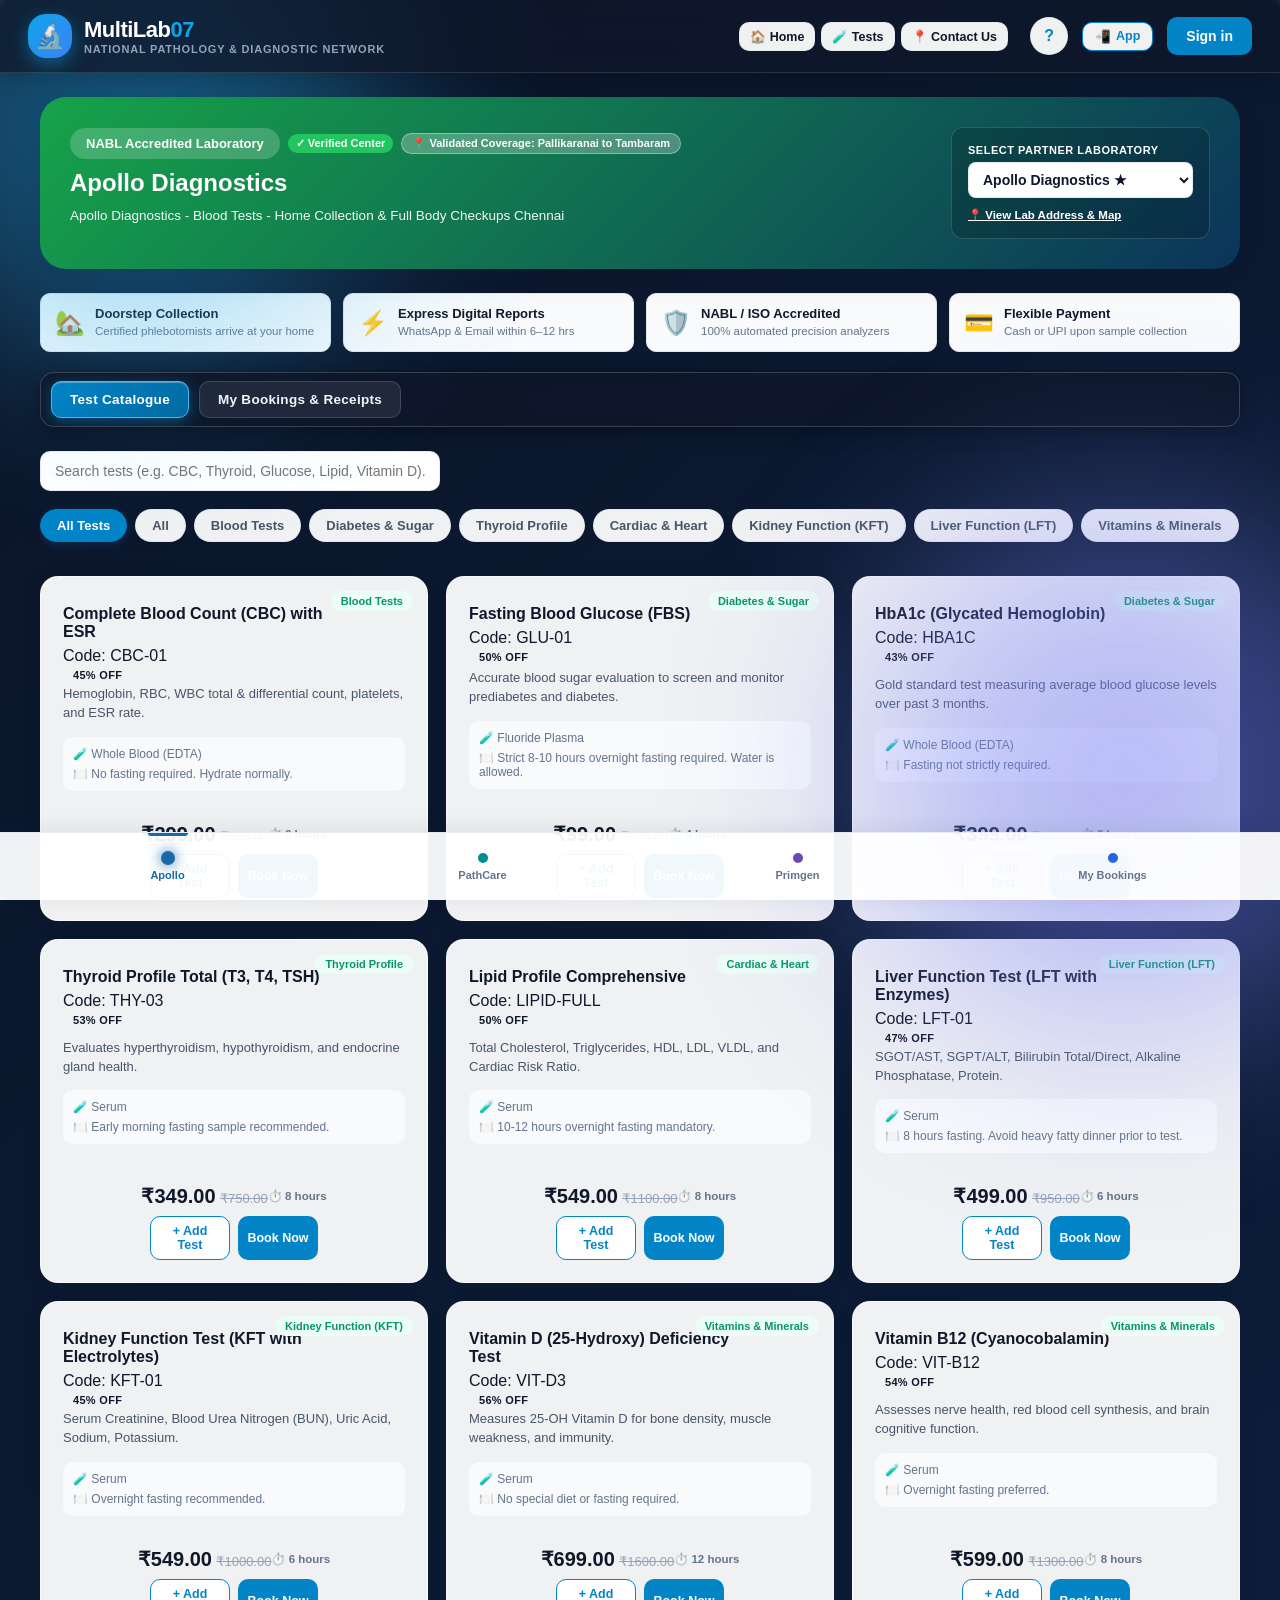
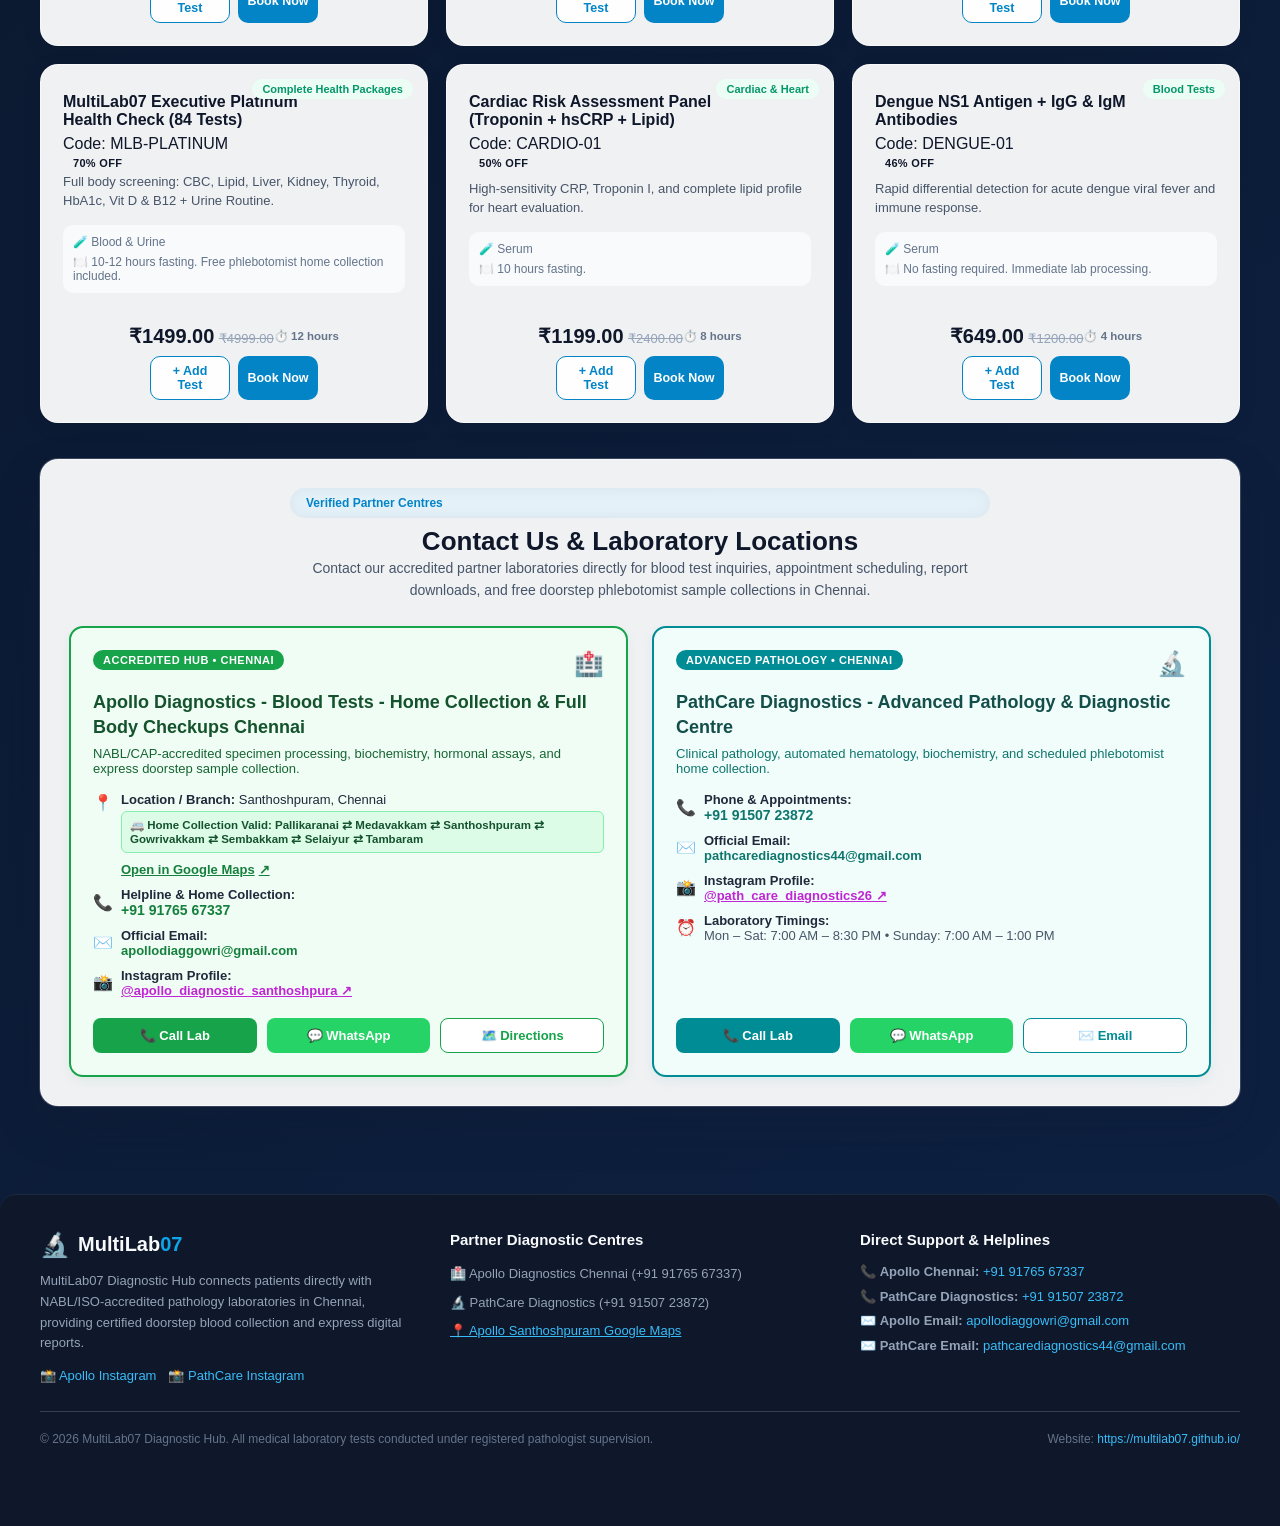
==== commit c1669dd5: "feat: phone+OTP only customer login and post-collection feedback form (v11)" ====
--- a/index.html
+++ b/index.html
@@ -696,27 +696,37 @@
         <button class="tab-btn" id="authTabAdmin" onclick="App.setLoginRole('admin')">Admin</button>
       </div>
 
-      <!-- 1. CUSTOMER LOGIN (BOX 1: USERNAME LOWERCASE, BOX 2: PHONE NUMBER) -->
+      <!-- 1. CUSTOMER LOGIN (PHONE + OTP ONLY) -->
       <div id="customerLoginFormView">
-        <form id="customerPhoneLoginForm" onsubmit="App.handleCustomerLogin(event)">
-          <div class="form-group">
-            <label class="form-label">Username (lowercase only)</label>
-            <input type="text" id="custLoginUsername" class="form-control" required placeholder="username (lowercase only)" style="text-transform:lowercase;" oninput="this.value = this.value.toLowerCase().trim()" />
-            <span style="font-size:11.5px; color:#64748b; margin-top:3px; display:block;">Enter your username in lowercase (e.g. vithunraj / ramesh)</span>
-          </div>
-
-          <div class="form-group" style="margin-top:14px;">
-            <label class="form-label">Phone Number</label>
+        <!-- Step 1: Phone number entry -->
+        <div id="custLoginStep1">
+          <div class="form-group">
+            <label class="form-label" style="font-weight:700; font-size:14px;">Mobile Number</label>
             <div class="input-group">
               <span style="background:#f1f5f9; padding:8px 12px; border:1px solid #cbd5e1; border-right:none; border-radius:6px 0 0 6px; font-weight:700; font-size:13px; color:#475569; display:flex; align-items:center;">+91</span>
-              <input type="tel" id="custLoginPhone" class="form-control" style="border-radius:0 6px 6px 0;" maxlength="10" required placeholder="10-digit mobile number (e.g. 91765 67337)" />
+              <input type="tel" id="custLoginPhone" class="form-control" style="border-radius:0 6px 6px 0;" maxlength="10" placeholder="10-digit mobile number" inputmode="numeric" pattern="[0-9]{10}" />
             </div>
-          </div>
-
-          <button type="submit" class="btn btn-primary" style="width:100%; margin-top:18px; padding:12px; font-size:14.5px; font-weight:800;">
-            Sign in as Customer
+            <span style="font-size:11.5px; color:#64748b; margin-top:4px; display:block;">We will send a 6-digit OTP to verify your number.</span>
+          </div>
+          <button type="button" onclick="App.sendLoginOtp()" class="btn btn-primary" style="width:100%; margin-top:16px; padding:12px; font-size:14.5px; font-weight:800;">
+            Send OTP
           </button>
-        </form>
+        </div>
+
+        <!-- Step 2: OTP verification (hidden initially) -->
+        <div id="custLoginStep2" style="display:none;">
+          <div class="form-group">
+            <label class="form-label" style="font-weight:700; font-size:14px;">Enter OTP</label>
+            <input type="text" id="custLoginOtp" class="form-control" maxlength="6" placeholder="6-digit OTP code" inputmode="numeric" pattern="[0-9]{6}" style="letter-spacing:6px; font-size:20px; font-weight:700; text-align:center;" />
+            <small id="custLoginOtpHint" style="color:var(--primary); font-weight:600; display:block; margin-top:6px;"></small>
+          </div>
+          <button type="button" onclick="App.verifyLoginOtp()" class="btn btn-primary" style="width:100%; margin-top:14px; padding:12px; font-size:14.5px; font-weight:800;">
+            Verify and Sign In
+          </button>
+          <button type="button" onclick="App.backToPhoneEntry()" class="btn btn-outline" style="width:100%; margin-top:8px; padding:10px; font-size:13px;">
+            Change Number
+          </button>
+        </div>
       </div>
 
       <!-- 2. COLLECTOR BOY LOGIN (BOX 1: USERNAME, BOX 2: PASSWORD) -->
@@ -763,6 +773,40 @@
         </form>
       </div>
 
+    </div>
+  </div>
+
+
+  <!-- FEEDBACK MODAL (shown after blood collection) -->
+  <div id="feedbackModal" class="modal-backdrop" style="display:none;">
+    <div class="modal-card" style="max-width:420px;">
+      <div class="modal-header" style="background:linear-gradient(135deg,#7c3aed,#4f46e5);">
+        <h2 style="color:#fff; margin:0; font-size:18px;">Rate Your Experience</h2>
+        <button onclick="App.closeFeedbackModal()" style="background:transparent; border:none; color:#fff; font-size:22px; cursor:pointer; padding:0 4px;">x</button>
+      </div>
+      <div style="padding:24px 20px;">
+        <p style="color:#475569; font-size:14px; margin-bottom:16px;">Our collector boy completed your blood sample collection. Please share your feedback — it helps us improve!</p>
+        <div style="margin-bottom:18px; text-align:center;">
+          <label style="font-weight:700; font-size:14px; color:#0f172a; display:block; margin-bottom:10px;">Rate your experience:</label>
+          <div id="starRatingContainer" style="display:flex; gap:10px; justify-content:center;">
+            <span class="star-btn" data-rating="1" onclick="App.setFeedbackRating(1)" style="font-size:36px; cursor:pointer; transition:transform 0.15s; color:#cbd5e1;">&#9733;</span>
+            <span class="star-btn" data-rating="2" onclick="App.setFeedbackRating(2)" style="font-size:36px; cursor:pointer; transition:transform 0.15s; color:#cbd5e1;">&#9733;</span>
+            <span class="star-btn" data-rating="3" onclick="App.setFeedbackRating(3)" style="font-size:36px; cursor:pointer; transition:transform 0.15s; color:#cbd5e1;">&#9733;</span>
+            <span class="star-btn" data-rating="4" onclick="App.setFeedbackRating(4)" style="font-size:36px; cursor:pointer; transition:transform 0.15s; color:#cbd5e1;">&#9733;</span>
+            <span class="star-btn" data-rating="5" onclick="App.setFeedbackRating(5)" style="font-size:36px; cursor:pointer; transition:transform 0.15s; color:#cbd5e1;">&#9733;</span>
+          </div>
+          <p id="ratingLabel" style="color:#7c3aed; font-weight:700; font-size:14px; margin-top:8px; min-height:20px;"></p>
+        </div>
+        <div class="form-group" style="margin-bottom:16px;">
+          <label class="form-label">Comments (optional)</label>
+          <textarea id="feedbackComment" rows="3" class="form-control" placeholder="Tell us about your experience with our collector boy..." style="resize:vertical;"></textarea>
+        </div>
+        <input type="hidden" id="feedbackBookingId" value="" />
+        <input type="hidden" id="feedbackRatingValue" value="0" />
+        <button onclick="App.submitFeedback()" class="btn btn-primary" style="width:100%; padding:12px; font-size:15px; font-weight:800;">
+          Submit Feedback
+        </button>
+      </div>
     </div>
   </div>
 
@@ -1320,7 +1364,7 @@
 
   <!-- Leaflet JS for live map -->
   <script src="https://unpkg.com/leaflet@1.9.4/dist/leaflet.js" crossorigin=""></script>
-  <script src="app.js?v=20261021-v10"></script>
+  <script src="app.js?v=20261030-v11"></script>
   <script>
     if ("serviceWorker" in navigator) {
       window.addEventListener("load", () => {
